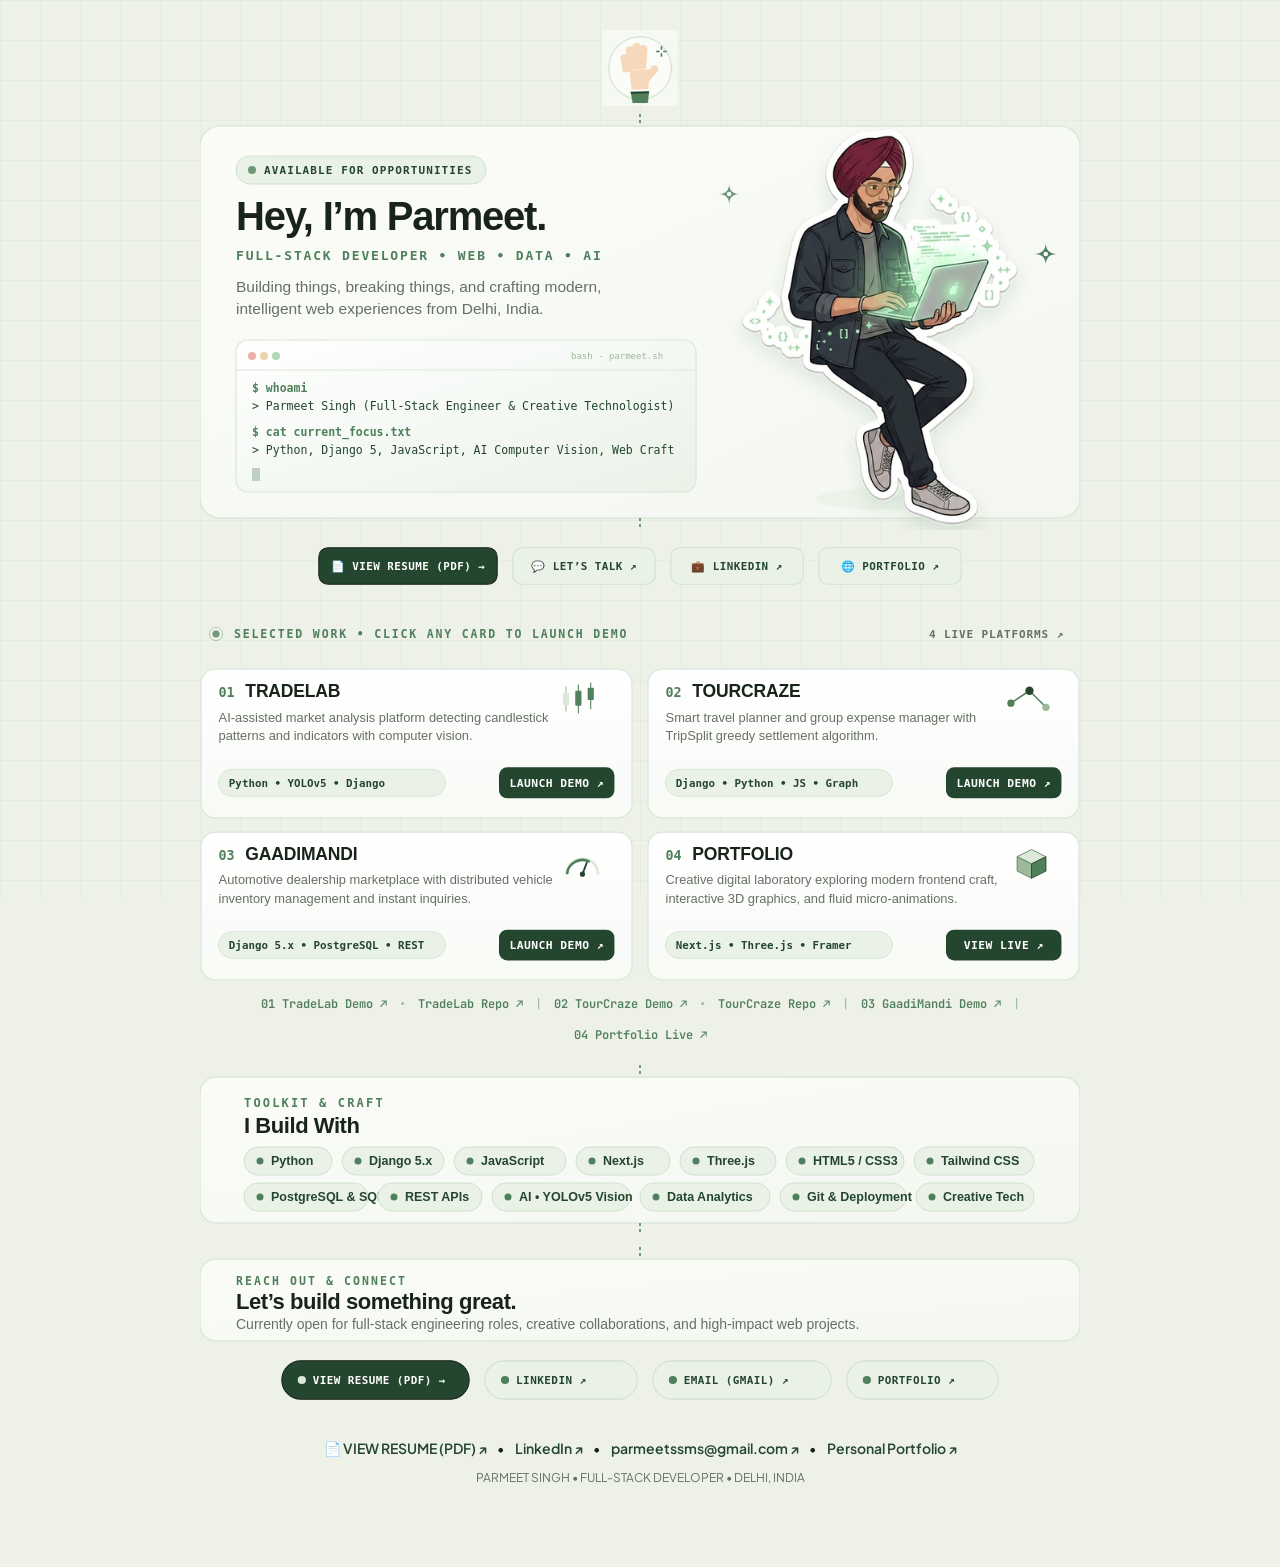
==== preview.html @ ba3b1a1e "fix: make all demo cards, resume buttons, and contact chips fully interactive with working direct li" ====
<!DOCTYPE html>
<html lang="en">
<head>
  <meta charset="UTF-8">
  <meta name="viewport" content="width=device-width, initial-scale=1.0">
  <title>Parmeet Singh — Personal Webpage & Profile</title>
  <link rel="preconnect" href="https://fonts.googleapis.com">
  <link rel="preconnect" href="https://fonts.gstatic.com" crossorigin>
  <link href="https://fonts.googleapis.com/css2?family=JetBrains+Mono:wght@400;500;600;700&family=Plus+Jakarta+Sans:wght@400;500;600;700;800&display=swap" rel="stylesheet">
  <style>
    :root {
      --bg-page: #EDF1E8;
      --card-bg: #FBFCF8;
      --border-subtle: #DCE8D8;
      --text-dark: #18231A;
      --text-muted: #657066;
      --primary-green: #4F7F5B;
      --deep-green: #24452E;
      --soft-sage: #EAF2E8;
    }

    * {
      box-sizing: border-box;
      margin: 0;
      padding: 0;
    }

    body {
      background-color: var(--bg-page);
      color: var(--text-dark);
      font-family: 'Plus Jakarta Sans', -apple-system, BlinkMacSystemFont, sans-serif;
      font-size: 15px;
      line-height: 1.6;
      padding: 30px 16px 80px;
      display: flex;
      flex-direction: column;
      align-items: center;
    }

    .bg-grid {
      position: fixed;
      inset: 0;
      pointer-events: none;
      background-image: 
        linear-gradient(to right, rgba(79, 127, 91, 0.04) 1px, transparent 1px),
        linear-gradient(to bottom, rgba(79, 127, 91, 0.04) 1px, transparent 1px);
      background-size: 40px 40px;
      z-index: 0;
    }

    .page-container {
      position: relative;
      z-index: 1;
      width: 100%;
      max-width: 880px;
      display: flex;
      flex-direction: column;
      align-items: center;
      gap: 12px;
    }

    .avatar-wrapper {
      text-align: center;
      margin-bottom: -4px;
    }

    .avatar-wrapper img {
      width: 76px;
      height: 76px;
      display: block;
      margin: 0 auto;
    }

    .canvas-panel {
      width: 100%;
      display: block;
    }

    .hero-btn-row, .connect-btn-row {
      display: flex;
      justify-content: center;
      flex-wrap: wrap;
      gap: 12px;
      margin-top: 4px;
      margin-bottom: 8px;
    }

    .bento-row {
      display: flex;
      justify-content: space-between;
      gap: 14px;
      width: 100%;
    }

    .bento-card-link {
      flex: 1;
      display: block;
      text-decoration: none;
      transition: transform 0.2s ease;
    }

    .bento-card-link:hover {
      transform: translateY(-2px);
    }

    .bento-card-link img {
      width: 100%;
      height: auto;
      display: block;
    }

    .project-links {
      display: flex;
      justify-content: center;
      flex-wrap: wrap;
      gap: 12px;
      margin-top: 2px;
      margin-bottom: 8px;
      font-family: 'JetBrains Mono', monospace;
      font-size: 12px;
    }

    .project-links a {
      color: var(--primary-green);
      text-decoration: none;
      font-weight: 600;
    }

    .project-links a:hover {
      text-decoration: underline;
      color: var(--deep-green);
    }

    .footer-actions {
      text-align: center;
      margin-top: 10px;
      font-size: 14px;
    }

    .footer-actions a {
      color: var(--deep-green);
      text-decoration: none;
      margin: 0 8px;
      font-weight: 600;
    }

    .footer-actions a:hover {
      text-decoration: underline;
      color: var(--primary-green);
    }

    .footer-sub {
      color: var(--text-muted);
      font-size: 12px;
      margin-top: 8px;
    }
  </style>
</head>
<body>

  <div class="bg-grid"></div>

  <main class="page-container">
    
    <!-- 01 Waving Hand -->
    <div class="avatar-wrapper">
      <a href="https://github.com/singhparmeet12" title="Hello from Parmeet!">
        <img src="./assets/waving-hand.gif" alt="Friendly Waving Hand" />
      </a>
    </div>

    <!-- 02 Hero Banner with Floating Parmeet Avatar -->
    <img src="./assets/hero-banner.svg" alt="Hey, I'm Parmeet" class="canvas-panel" />

    <!-- Hero Action Buttons -->
    <div class="hero-btn-row">
      <a href="https://personal-portfolio-parmeet1.vercel.app/resume/download/" target="_blank">
        <img src="./assets/btn-resume.svg" height="40" alt="View Resume" />
      </a>
      <a href="mailto:parmeetssms@gmail.com">
        <img src="./assets/btn-talk.svg" height="40" alt="Let's Talk" />
      </a>
      <a href="https://linkedin.com/in/parmeetsingh12" target="_blank">
        <img src="./assets/btn-linkedin.svg" height="40" alt="LinkedIn" />
      </a>
      <a href="https://personal-portfolio-parmeet1.vercel.app/" target="_blank">
        <img src="./assets/btn-portfolio.svg" height="40" alt="Portfolio" />
      </a>
    </div>

    <!-- 03 Bento Projects Header -->
    <img src="./assets/bento-header.svg" alt="Selected Work" class="canvas-panel" />

    <!-- Bento Row 1 -->
    <div class="bento-row">
      <a href="https://tradelab-kappa.vercel.app/" target="_blank" class="bento-card-link">
        <img src="./assets/bento-01-tradelab.svg" alt="01 TradeLab" />
      </a>
      <a href="https://tour-craze.vercel.app/" target="_blank" class="bento-card-link">
        <img src="./assets/bento-02-tourcraze.svg" alt="02 TourCraze" />
      </a>
    </div>

    <!-- Bento Row 2 -->
    <div class="bento-row">
      <a href="https://car-trade-gamma.vercel.app/" target="_blank" class="bento-card-link">
        <img src="./assets/bento-03-gaadimandi.svg" alt="03 GaadiMandi" />
      </a>
      <a href="https://personal-portfolio-parmeet1.vercel.app/" target="_blank" class="bento-card-link">
        <img src="./assets/bento-04-portfolio.svg" alt="04 Portfolio" />
      </a>
    </div>

    <!-- Direct Project Repository Links -->
    <div class="project-links">
      <a href="https://tradelab-kappa.vercel.app/" target="_blank">01 TradeLab Demo ↗</a>
      <span style="color: #9DB89B;">•</span>
      <a href="https://github.com/singhparmeet12/TradeLab" target="_blank">TradeLab Repo ↗</a>
      <span style="color: #9DB89B;">|</span>
      <a href="https://tour-craze.vercel.app/" target="_blank">02 TourCraze Demo ↗</a>
      <span style="color: #9DB89B;">•</span>
      <a href="https://github.com/singhparmeet12/TourCraze" target="_blank">TourCraze Repo ↗</a>
      <span style="color: #9DB89B;">|</span>
      <a href="https://car-trade-gamma.vercel.app/" target="_blank">03 GaadiMandi Demo ↗</a>
      <span style="color: #9DB89B;">|</span>
      <a href="https://personal-portfolio-parmeet1.vercel.app/" target="_blank">04 Portfolio Live ↗</a>
    </div>

    <!-- 04 Skills & Toolkit -->
    <img src="./assets/skills.svg" alt="Toolkit & Craft" class="canvas-panel" />

    <!-- 05 Connect Header -->
    <img src="./assets/connect-header.svg" alt="Reach Out & Connect" class="canvas-panel" />

    <!-- Connect Action Chips -->
    <div class="connect-btn-row">
      <a href="https://personal-portfolio-parmeet1.vercel.app/resume/download/" target="_blank">
        <img src="./assets/chip-resume.svg" height="42" alt="View Resume (PDF)" />
      </a>
      <a href="https://linkedin.com/in/parmeetsingh12" target="_blank">
        <img src="./assets/chip-linkedin.svg" height="42" alt="LinkedIn" />
      </a>
      <a href="mailto:parmeetssms@gmail.com">
        <img src="./assets/chip-email.svg" height="42" alt="Email" />
      </a>
      <a href="https://personal-portfolio-parmeet1.vercel.app/" target="_blank">
        <img src="./assets/chip-portfolio.svg" height="42" alt="Portfolio" />
      </a>
    </div>

    <!-- Footer Text Actions -->
    <div class="footer-actions">
      <a href="https://personal-portfolio-parmeet1.vercel.app/resume/download/" target="_blank">📄 VIEW RESUME (PDF) ↗</a> &bull;
      <a href="https://linkedin.com/in/parmeetsingh12" target="_blank">LinkedIn ↗</a> &bull;
      <a href="mailto:parmeetssms@gmail.com">parmeetssms@gmail.com ↗</a> &bull;
      <a href="https://personal-portfolio-parmeet1.vercel.app/" target="_blank">Personal Portfolio ↗</a>
      <div class="footer-sub">PARMEET SINGH &bull; FULL-STACK DEVELOPER &bull; DELHI, INDIA</div>
    </div>

  </main>

</body>
</html>
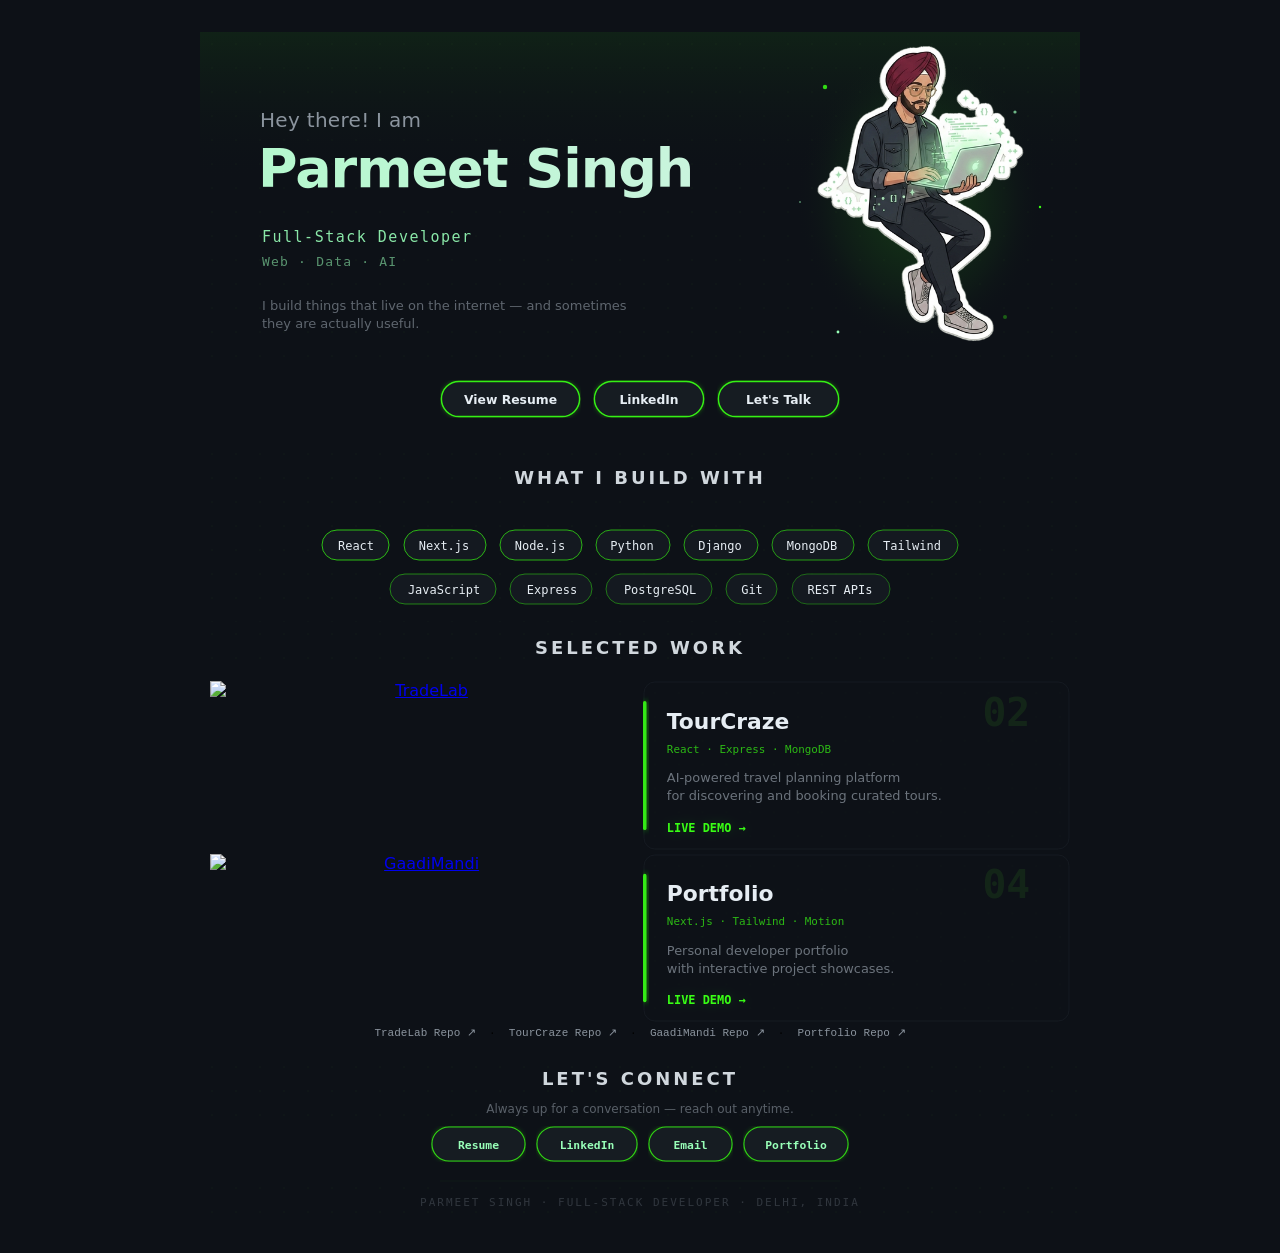
==== commit 9d111b4f: "Neon redesign: continuous dark page with animated SVG assets, floating avatar, neon green accents" ====
--- a/preview.html
+++ b/preview.html
@@ -1,263 +1,152 @@
 <!DOCTYPE html>
 <html lang="en">
 <head>
-  <meta charset="UTF-8">
-  <meta name="viewport" content="width=device-width, initial-scale=1.0">
-  <title>Parmeet Singh — Personal Webpage & Profile</title>
-  <link rel="preconnect" href="https://fonts.googleapis.com">
-  <link rel="preconnect" href="https://fonts.gstatic.com" crossorigin>
-  <link href="https://fonts.googleapis.com/css2?family=JetBrains+Mono:wght@400;500;600;700&family=Plus+Jakarta+Sans:wght@400;500;600;700;800&display=swap" rel="stylesheet">
+  <meta charset="UTF-8"/>
+  <meta name="viewport" content="width=device-width, initial-scale=1.0"/>
+  <title>Parmeet Singh — GitHub Profile Preview</title>
   <style>
-    :root {
-      --bg-page: #EDF1E8;
-      --card-bg: #FBFCF8;
-      --border-subtle: #DCE8D8;
-      --text-dark: #18231A;
-      --text-muted: #657066;
-      --primary-green: #4F7F5B;
-      --deep-green: #24452E;
-      --soft-sage: #EAF2E8;
+    * { margin: 0; padding: 0; box-sizing: border-box; }
+    body {
+      background: #0d1117;
+      font-family: 'Segoe UI', system-ui, -apple-system, sans-serif;
+      display: flex;
+      justify-content: center;
+      padding: 32px 16px;
+      min-height: 100vh;
     }
-
-    * {
-      box-sizing: border-box;
-      margin: 0;
-      padding: 0;
+    .container {
+      max-width: 880px;
+      width: 100%;
+      text-align: center;
     }
-
-    body {
-      background-color: var(--bg-page);
-      color: var(--text-dark);
-      font-family: 'Plus Jakarta Sans', -apple-system, BlinkMacSystemFont, sans-serif;
-      font-size: 15px;
-      line-height: 1.6;
-      padding: 30px 16px 80px;
-      display: flex;
-      flex-direction: column;
-      align-items: center;
-    }
-
-    .bg-grid {
-      position: fixed;
-      inset: 0;
-      pointer-events: none;
-      background-image: 
-        linear-gradient(to right, rgba(79, 127, 91, 0.04) 1px, transparent 1px),
-        linear-gradient(to bottom, rgba(79, 127, 91, 0.04) 1px, transparent 1px);
-      background-size: 40px 40px;
-      z-index: 0;
-    }
-
-    .page-container {
-      position: relative;
-      z-index: 1;
-      width: 100%;
-      max-width: 880px;
-      display: flex;
-      flex-direction: column;
-      align-items: center;
-      gap: 12px;
-    }
-
-    .avatar-wrapper {
-      text-align: center;
-      margin-bottom: -4px;
-    }
-
-    .avatar-wrapper img {
-      width: 76px;
-      height: 76px;
+    .container img {
       display: block;
       margin: 0 auto;
+      max-width: 100%;
     }
-
-    .canvas-panel {
-      width: 100%;
-      display: block;
-    }
-
-    .hero-btn-row, .connect-btn-row {
+    .btn-row {
       display: flex;
       justify-content: center;
+      gap: 12px;
+      margin: 8px 0 20px;
       flex-wrap: wrap;
-      gap: 12px;
-      margin-top: 4px;
-      margin-bottom: 8px;
     }
-
-    .bento-row {
+    .btn-row a img {
+      height: 38px;
+      display: inline-block;
+    }
+    .cards-row {
       display: flex;
-      justify-content: space-between;
-      gap: 14px;
+      justify-content: center;
+      gap: 6px;
+      margin: 4px 0;
+      flex-wrap: wrap;
+    }
+    .cards-row a {
+      width: 48.5%;
+      max-width: 430px;
+    }
+    .cards-row a img {
       width: 100%;
     }
-
-    .bento-card-link {
-      flex: 1;
-      display: block;
+    .quick-links {
+      margin: 2px 0 16px;
+      font-size: 11px;
+      font-family: 'Consolas', 'SF Mono', 'Fira Code', monospace;
+    }
+    .quick-links a {
+      color: #8b949e;
       text-decoration: none;
-      transition: transform 0.2s ease;
     }
-
-    .bento-card-link:hover {
-      transform: translateY(-2px);
+    .quick-links a:hover {
+      color: #39FF14;
     }
-
-    .bento-card-link img {
-      width: 100%;
-      height: auto;
-      display: block;
-    }
-
-    .project-links {
+    .chip-row {
       display: flex;
       justify-content: center;
+      gap: 10px;
+      margin: 6px 0 10px;
       flex-wrap: wrap;
-      gap: 12px;
-      margin-top: 2px;
-      margin-bottom: 8px;
-      font-family: 'JetBrains Mono', monospace;
-      font-size: 12px;
     }
-
-    .project-links a {
-      color: var(--primary-green);
-      text-decoration: none;
-      font-weight: 600;
-    }
-
-    .project-links a:hover {
-      text-decoration: underline;
-      color: var(--deep-green);
-    }
-
-    .footer-actions {
-      text-align: center;
-      margin-top: 10px;
-      font-size: 14px;
-    }
-
-    .footer-actions a {
-      color: var(--deep-green);
-      text-decoration: none;
-      margin: 0 8px;
-      font-weight: 600;
-    }
-
-    .footer-actions a:hover {
-      text-decoration: underline;
-      color: var(--primary-green);
-    }
-
-    .footer-sub {
-      color: var(--text-muted);
-      font-size: 12px;
-      margin-top: 8px;
+    .chip-row a img {
+      height: 36px;
+      display: inline-block;
     }
   </style>
 </head>
 <body>
+  <div class="container">
+    <!-- Hero -->
+    <img src="./assets/hero-banner.svg" alt="Hero Banner"/>
 
-  <div class="bg-grid"></div>
-
-  <main class="page-container">
-    
-    <!-- 01 Waving Hand -->
-    <div class="avatar-wrapper">
-      <a href="https://github.com/singhparmeet12" title="Hello from Parmeet!">
-        <img src="./assets/waving-hand.gif" alt="Friendly Waving Hand" />
+    <!-- Buttons -->
+    <div class="btn-row">
+      <a href="https://personal-portfolio-parmeet1.vercel.app/resume/download/" target="_blank">
+        <img src="./assets/btn-resume.svg" alt="Resume"/>
+      </a>
+      <a href="https://linkedin.com/in/parmeetsingh12" target="_blank">
+        <img src="./assets/btn-linkedin.svg" alt="LinkedIn"/>
+      </a>
+      <a href="mailto:parmeetssms@gmail.com">
+        <img src="./assets/btn-talk.svg" alt="Let's Talk"/>
       </a>
     </div>
 
-    <!-- 02 Hero Banner with Floating Parmeet Avatar -->
-    <img src="./assets/hero-banner.svg" alt="Hey, I'm Parmeet" class="canvas-panel" />
+    <!-- Tech Stack -->
+    <img src="./assets/tech-stack.svg" alt="Tech Stack"/>
 
-    <!-- Hero Action Buttons -->
-    <div class="hero-btn-row">
-      <a href="https://personal-portfolio-parmeet1.vercel.app/resume/download/" target="_blank">
-        <img src="./assets/btn-resume.svg" height="40" alt="View Resume" />
+    <!-- Projects Header -->
+    <img src="./assets/section-work.svg" alt="Selected Work"/>
+
+    <!-- Cards Row 1 -->
+    <div class="cards-row">
+      <a href="https://tradelab-kappa.vercel.app/" target="_blank">
+        <img src="./assets/card-01-tradelab.svg" alt="TradeLab"/>
       </a>
-      <a href="mailto:parmeetssms@gmail.com">
-        <img src="./assets/btn-talk.svg" height="40" alt="Let's Talk" />
-      </a>
-      <a href="https://linkedin.com/in/parmeetsingh12" target="_blank">
-        <img src="./assets/btn-linkedin.svg" height="40" alt="LinkedIn" />
-      </a>
-      <a href="https://personal-portfolio-parmeet1.vercel.app/" target="_blank">
-        <img src="./assets/btn-portfolio.svg" height="40" alt="Portfolio" />
+      <a href="https://tour-craze.vercel.app/" target="_blank">
+        <img src="./assets/card-02-tourcraze.svg" alt="TourCraze"/>
       </a>
     </div>
 
-    <!-- 03 Bento Projects Header -->
-    <img src="./assets/bento-header.svg" alt="Selected Work" class="canvas-panel" />
-
-    <!-- Bento Row 1 -->
-    <div class="bento-row">
-      <a href="https://tradelab-kappa.vercel.app/" target="_blank" class="bento-card-link">
-        <img src="./assets/bento-01-tradelab.svg" alt="01 TradeLab" />
+    <!-- Cards Row 2 -->
+    <div class="cards-row">
+      <a href="https://car-trade-gamma.vercel.app/" target="_blank">
+        <img src="./assets/card-03-gaadimandi.svg" alt="GaadiMandi"/>
       </a>
-      <a href="https://tour-craze.vercel.app/" target="_blank" class="bento-card-link">
-        <img src="./assets/bento-02-tourcraze.svg" alt="02 TourCraze" />
+      <a href="https://personal-portfolio-parmeet1.vercel.app/" target="_blank">
+        <img src="./assets/card-04-portfolio.svg" alt="Portfolio"/>
       </a>
     </div>
 
-    <!-- Bento Row 2 -->
-    <div class="bento-row">
-      <a href="https://car-trade-gamma.vercel.app/" target="_blank" class="bento-card-link">
-        <img src="./assets/bento-03-gaadimandi.svg" alt="03 GaadiMandi" />
+    <!-- Quick Links -->
+    <div class="quick-links">
+      <a href="https://github.com/singhparmeet12/TradeLab">TradeLab Repo ↗</a> &nbsp;·&nbsp;
+      <a href="https://github.com/singhparmeet12/TourCraze">TourCraze Repo ↗</a> &nbsp;·&nbsp;
+      <a href="https://github.com/singhparmeet12/carTrade">GaadiMandi Repo ↗</a> &nbsp;·&nbsp;
+      <a href="https://github.com/singhparmeet12/portfolio">Portfolio Repo ↗</a>
+    </div>
+
+    <!-- Connect Header -->
+    <img src="./assets/section-connect.svg" alt="Let's Connect"/>
+
+    <!-- Contact Chips -->
+    <div class="chip-row">
+      <a href="https://personal-portfolio-parmeet1.vercel.app/resume/download/" target="_blank">
+        <img src="./assets/chip-resume.svg" alt="Resume"/>
       </a>
-      <a href="https://personal-portfolio-parmeet1.vercel.app/" target="_blank" class="bento-card-link">
-        <img src="./assets/bento-04-portfolio.svg" alt="04 Portfolio" />
+      <a href="https://linkedin.com/in/parmeetsingh12" target="_blank">
+        <img src="./assets/chip-linkedin.svg" alt="LinkedIn"/>
+      </a>
+      <a href="mailto:parmeetssms@gmail.com">
+        <img src="./assets/chip-email.svg" alt="Email"/>
+      </a>
+      <a href="https://personal-portfolio-parmeet1.vercel.app/" target="_blank">
+        <img src="./assets/chip-portfolio.svg" alt="Portfolio"/>
       </a>
     </div>
 
-    <!-- Direct Project Repository Links -->
-    <div class="project-links">
-      <a href="https://tradelab-kappa.vercel.app/" target="_blank">01 TradeLab Demo ↗</a>
-      <span style="color: #9DB89B;">•</span>
-      <a href="https://github.com/singhparmeet12/TradeLab" target="_blank">TradeLab Repo ↗</a>
-      <span style="color: #9DB89B;">|</span>
-      <a href="https://tour-craze.vercel.app/" target="_blank">02 TourCraze Demo ↗</a>
-      <span style="color: #9DB89B;">•</span>
-      <a href="https://github.com/singhparmeet12/TourCraze" target="_blank">TourCraze Repo ↗</a>
-      <span style="color: #9DB89B;">|</span>
-      <a href="https://car-trade-gamma.vercel.app/" target="_blank">03 GaadiMandi Demo ↗</a>
-      <span style="color: #9DB89B;">|</span>
-      <a href="https://personal-portfolio-parmeet1.vercel.app/" target="_blank">04 Portfolio Live ↗</a>
-    </div>
-
-    <!-- 04 Skills & Toolkit -->
-    <img src="./assets/skills.svg" alt="Toolkit & Craft" class="canvas-panel" />
-
-    <!-- 05 Connect Header -->
-    <img src="./assets/connect-header.svg" alt="Reach Out & Connect" class="canvas-panel" />
-
-    <!-- Connect Action Chips -->
-    <div class="connect-btn-row">
-      <a href="https://personal-portfolio-parmeet1.vercel.app/resume/download/" target="_blank">
-        <img src="./assets/chip-resume.svg" height="42" alt="View Resume (PDF)" />
-      </a>
-      <a href="https://linkedin.com/in/parmeetsingh12" target="_blank">
-        <img src="./assets/chip-linkedin.svg" height="42" alt="LinkedIn" />
-      </a>
-      <a href="mailto:parmeetssms@gmail.com">
-        <img src="./assets/chip-email.svg" height="42" alt="Email" />
-      </a>
-      <a href="https://personal-portfolio-parmeet1.vercel.app/" target="_blank">
-        <img src="./assets/chip-portfolio.svg" height="42" alt="Portfolio" />
-      </a>
-    </div>
-
-    <!-- Footer Text Actions -->
-    <div class="footer-actions">
-      <a href="https://personal-portfolio-parmeet1.vercel.app/resume/download/" target="_blank">📄 VIEW RESUME (PDF) ↗</a> &bull;
-      <a href="https://linkedin.com/in/parmeetsingh12" target="_blank">LinkedIn ↗</a> &bull;
-      <a href="mailto:parmeetssms@gmail.com">parmeetssms@gmail.com ↗</a> &bull;
-      <a href="https://personal-portfolio-parmeet1.vercel.app/" target="_blank">Personal Portfolio ↗</a>
-      <div class="footer-sub">PARMEET SINGH &bull; FULL-STACK DEVELOPER &bull; DELHI, INDIA</div>
-    </div>
-
-  </main>
-
+    <!-- Footer -->
+    <img src="./assets/footer-bar.svg" alt="Footer"/>
+  </div>
 </body>
-</html>
+</html>
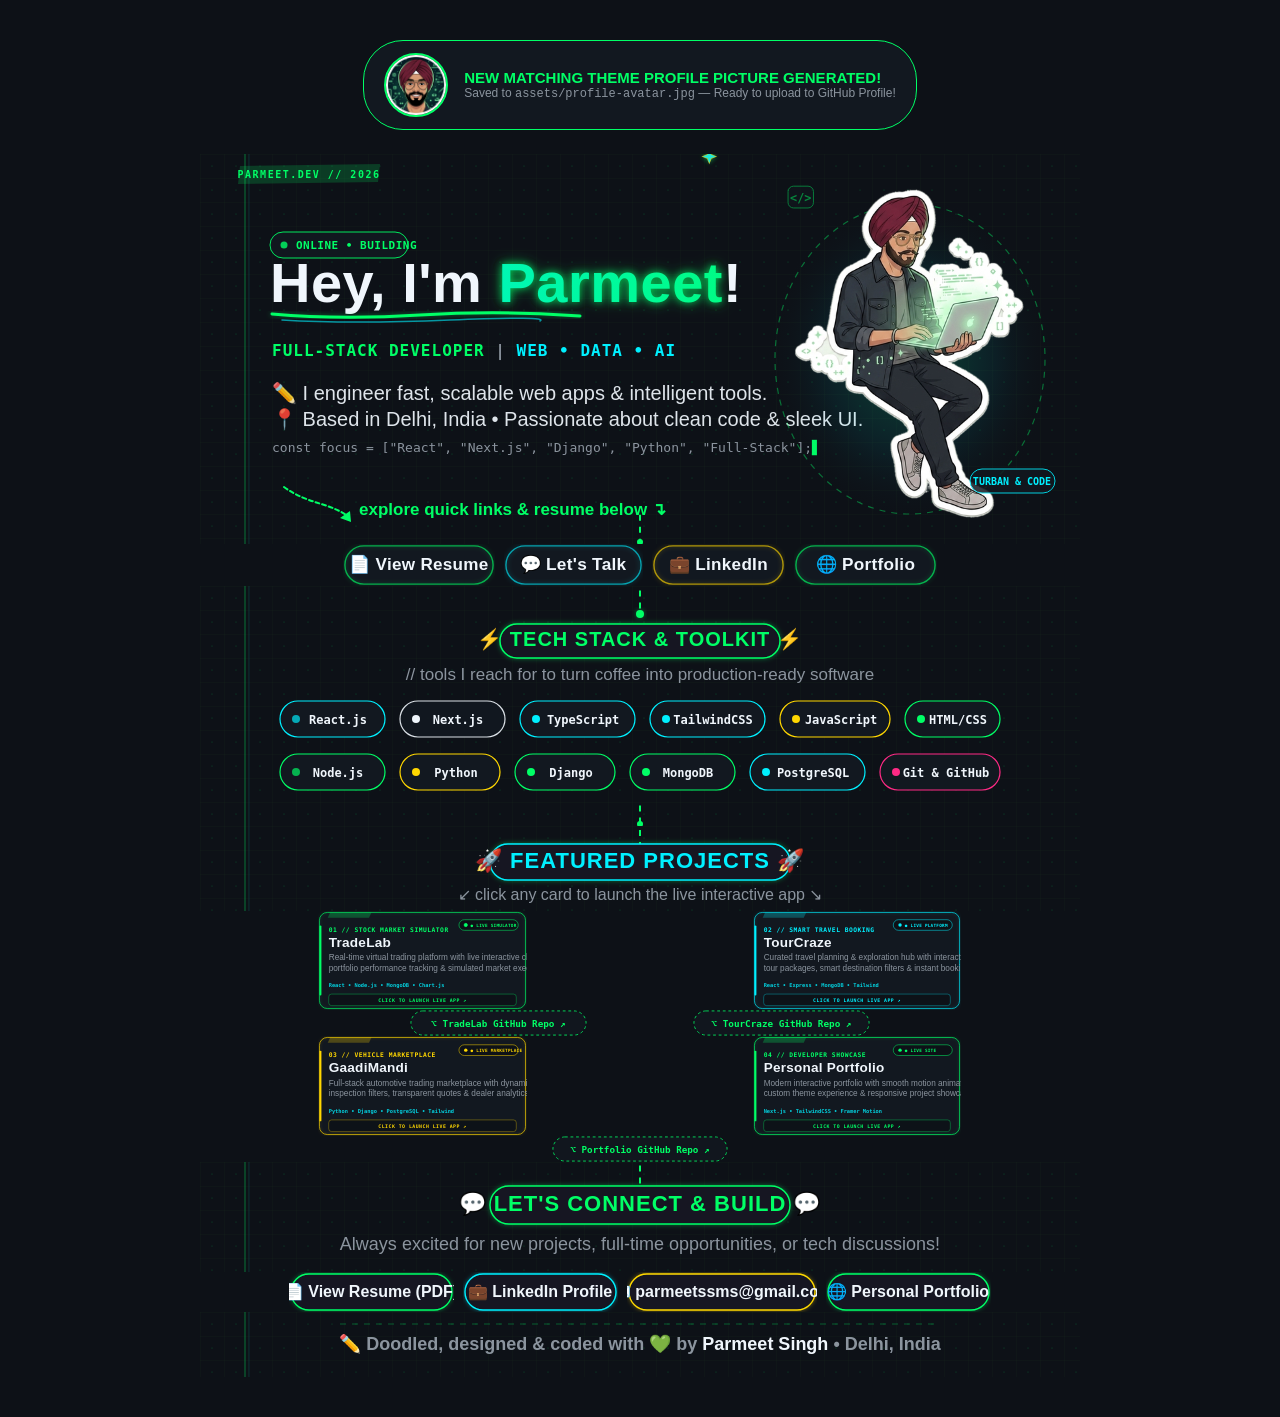
==== commit e73b70ea: "feat: redesign profile as continuous cyber-doodle notebook with neon accents, animations & matching " ====
--- a/preview.html
+++ b/preview.html
@@ -1,152 +1,87 @@
 <!DOCTYPE html>
 <html lang="en">
 <head>
-  <meta charset="UTF-8"/>
-  <meta name="viewport" content="width=device-width, initial-scale=1.0"/>
-  <title>Parmeet Singh — GitHub Profile Preview</title>
+  <meta charset="UTF-8" />
+  <meta name="viewport" content="width=device-width, initial-scale=1.0" />
+  <title>Parmeet Singh — Cyber-Doodle Notebook GitHub Profile Preview</title>
   <style>
     * { margin: 0; padding: 0; box-sizing: border-box; }
     body {
       background: #0d1117;
-      font-family: 'Segoe UI', system-ui, -apple-system, sans-serif;
+      color: #f0f6fc;
+      font-family: -apple-system, BlinkMacSystemFont, 'Segoe UI', Roboto, sans-serif;
       display: flex;
-      justify-content: center;
-      padding: 32px 16px;
+      flex-direction: column;
+      align-items: center;
+      padding: 40px 16px;
       min-height: 100vh;
     }
-    .container {
+    .github-canvas {
       max-width: 880px;
       width: 100%;
+      background: #0d1117;
       text-align: center;
     }
-    .container img {
-      display: block;
-      margin: 0 auto;
-      max-width: 100%;
+    .github-canvas img {
+      display: inline-block;
+      vertical-align: middle;
     }
-    .btn-row {
-      display: flex;
-      justify-content: center;
-      gap: 12px;
-      margin: 8px 0 20px;
-      flex-wrap: wrap;
-    }
-    .btn-row a img {
-      height: 38px;
+    .github-canvas a {
+      text-decoration: none;
       display: inline-block;
     }
-    .cards-row {
+    .pfp-preview {
+      margin-bottom: 24px;
       display: flex;
-      justify-content: center;
-      gap: 6px;
-      margin: 4px 0;
-      flex-wrap: wrap;
+      align-items: center;
+      gap: 16px;
+      background: #121820;
+      padding: 12px 20px;
+      border-radius: 40px;
+      border: 1px solid #00FF66;
     }
-    .cards-row a {
-      width: 48.5%;
-      max-width: 430px;
-    }
-    .cards-row a img {
-      width: 100%;
-    }
-    .quick-links {
-      margin: 2px 0 16px;
-      font-size: 11px;
-      font-family: 'Consolas', 'SF Mono', 'Fira Code', monospace;
-    }
-    .quick-links a {
-      color: #8b949e;
-      text-decoration: none;
-    }
-    .quick-links a:hover {
-      color: #39FF14;
-    }
-    .chip-row {
-      display: flex;
-      justify-content: center;
-      gap: 10px;
-      margin: 6px 0 10px;
-      flex-wrap: wrap;
-    }
-    .chip-row a img {
-      height: 36px;
-      display: inline-block;
+    .pfp-img {
+      width: 64px;
+      height: 64px;
+      border-radius: 50%;
+      border: 2px solid #00FF66;
+      object-fit: cover;
     }
   </style>
 </head>
 <body>
-  <div class="container">
-    <!-- Hero -->
-    <img src="./assets/hero-banner.svg" alt="Hero Banner"/>
 
-    <!-- Buttons -->
-    <div class="btn-row">
-      <a href="https://personal-portfolio-parmeet1.vercel.app/resume/download/" target="_blank">
-        <img src="./assets/btn-resume.svg" alt="Resume"/>
-      </a>
-      <a href="https://linkedin.com/in/parmeetsingh12" target="_blank">
-        <img src="./assets/btn-linkedin.svg" alt="LinkedIn"/>
-      </a>
-      <a href="mailto:parmeetssms@gmail.com">
-        <img src="./assets/btn-talk.svg" alt="Let's Talk"/>
-      </a>
+  <!-- Matching PFP Preview Banner -->
+  <div class="pfp-preview">
+    <img class="pfp-img" src="./assets/profile-avatar.jpg" alt="Matching Theme Profile Picture" />
+    <div style="text-align: left;">
+      <div style="font-weight: 700; font-size: 15px; color: #00FF66;">NEW MATCHING THEME PROFILE PICTURE GENERATED!</div>
+      <div style="font-size: 12px; color: #8b949e;">Saved to <code>assets/profile-avatar.jpg</code> — Ready to upload to GitHub Profile!</div>
     </div>
+  </div>
 
-    <!-- Tech Stack -->
-    <img src="./assets/tech-stack.svg" alt="Tech Stack"/>
+  <div class="github-canvas">
+    <div align="center">
+  <!-- 01 • HERO BANNER -->
+  <img src="./assets/hero-banner.svg" alt="Hey, I'm Parmeet — Full-Stack Developer" width="100%" style="max-width: 880px;" /><br/>
+  <!-- 02 • ACTION BUTTONS -->
+  <a href="https://personal-portfolio-parmeet1.vercel.app/resume/download/" target="_blank" rel="noopener noreferrer"><img src="./assets/btn-resume.svg" height="42" alt="View Resume (PDF)" /></a>&nbsp;&nbsp;<a href="mailto:parmeetssms@gmail.com"><img src="./assets/btn-talk.svg" height="42" alt="Let's Talk" /></a>&nbsp;&nbsp;<a href="https://linkedin.com/in/parmeetsingh12" target="_blank" rel="noopener noreferrer"><img src="./assets/btn-linkedin.svg" height="42" alt="LinkedIn Profile" /></a>&nbsp;&nbsp;<a href="https://personal-portfolio-parmeet1.vercel.app/" target="_blank" rel="noopener noreferrer"><img src="./assets/btn-portfolio.svg" height="42" alt="Personal Portfolio" /></a><br/>
+  <!-- 03 • TECH STACK -->
+  <img src="./assets/tech-stack.svg" alt="Tech Stack &amp; Toolkit: React, Next.js, Python, Django, Node.js" width="100%" style="max-width: 880px;" /><br/>
+  <!-- 04 • FEATURED PROJECTS -->
+  <img src="./assets/section-work.svg" alt="Featured Projects — Click any card to launch demo" width="100%" style="max-width: 880px;" /><br/>
+  <a href="https://tradelab-kappa.vercel.app/" target="_blank" rel="noopener noreferrer"><img src="./assets/card-01-tradelab.svg" width="48.5%" style="max-width: 430px;" alt="TradeLab — Real-Time Stock Market Simulator (Launch Demo)" /></a>&nbsp;<a href="https://tour-craze.vercel.app/" target="_blank" rel="noopener noreferrer"><img src="./assets/card-02-tourcraze.svg" width="48.5%" style="max-width: 430px;" alt="TourCraze — AI Travel Planning Platform (Launch Demo)" /></a><br/>
+  <a href="https://github.com/singhparmeet12/TradeLab" target="_blank" rel="noopener noreferrer"><img src="./assets/repo-tradelab.svg" height="26" alt="TradeLab Source Code" /></a>&nbsp;&nbsp;&nbsp;&nbsp;&nbsp;&nbsp;&nbsp;&nbsp;&nbsp;&nbsp;&nbsp;&nbsp;&nbsp;&nbsp;&nbsp;&nbsp;&nbsp;&nbsp;&nbsp;&nbsp;&nbsp;&nbsp;&nbsp;&nbsp;<a href="https://github.com/singhparmeet12/TourCraze" target="_blank" rel="noopener noreferrer"><img src="./assets/repo-tourcraze.svg" height="26" alt="TourCraze Source Code" /></a><br/>
+  <a href="https://car-trade-gamma.vercel.app/" target="_blank" rel="noopener noreferrer"><img src="./assets/card-03-gaadimandi.svg" width="48.5%" style="max-width: 430px;" alt="GaadiMandi — Vehicle Marketplace (Launch Demo)" /></a>&nbsp;<a href="https://personal-portfolio-parmeet1.vercel.app/" target="_blank" rel="noopener noreferrer"><img src="./assets/card-04-portfolio.svg" width="48.5%" style="max-width: 430px;" alt="Personal Portfolio 2026 (Launch Live Site)" /></a><br/>
+  <a href="https://github.com/singhparmeet12/Personal-Portfolio" target="_blank" rel="noopener noreferrer"><img src="./assets/repo-portfolio.svg" height="26" alt="Portfolio Source Code" /></a><br/>
+  <!-- 05 • CONNECT SECTION -->
+  <img src="./assets/section-connect.svg" alt="Let's Connect &amp; Build" width="100%" style="max-width: 880px;" /><br/>
+  <a href="https://personal-portfolio-parmeet1.vercel.app/resume/download/" target="_blank" rel="noopener noreferrer"><img src="./assets/chip-resume.svg" height="40" alt="View Resume (PDF)" /></a>&nbsp;&nbsp;<a href="https://linkedin.com/in/parmeetsingh12" target="_blank" rel="noopener noreferrer"><img src="./assets/chip-linkedin.svg" height="40" alt="LinkedIn Profile" /></a>&nbsp;&nbsp;<a href="mailto:parmeetssms@gmail.com"><img src="./assets/chip-email.svg" height="40" alt="Email Parmeet" /></a>&nbsp;&nbsp;<a href="https://personal-portfolio-parmeet1.vercel.app/" target="_blank" rel="noopener noreferrer"><img src="./assets/chip-portfolio.svg" height="40" alt="Personal Portfolio" /></a><br/>
+  <!-- 06 • FOOTER BAR -->
+  <img src="./assets/footer-bar.svg" alt="Parmeet Singh • Full-Stack Developer • Delhi, India" width="100%" style="max-width: 880px;" />
+</div>
 
-    <!-- Projects Header -->
-    <img src="./assets/section-work.svg" alt="Selected Work"/>
+  </div>
 
-    <!-- Cards Row 1 -->
-    <div class="cards-row">
-      <a href="https://tradelab-kappa.vercel.app/" target="_blank">
-        <img src="./assets/card-01-tradelab.svg" alt="TradeLab"/>
-      </a>
-      <a href="https://tour-craze.vercel.app/" target="_blank">
-        <img src="./assets/card-02-tourcraze.svg" alt="TourCraze"/>
-      </a>
-    </div>
-
-    <!-- Cards Row 2 -->
-    <div class="cards-row">
-      <a href="https://car-trade-gamma.vercel.app/" target="_blank">
-        <img src="./assets/card-03-gaadimandi.svg" alt="GaadiMandi"/>
-      </a>
-      <a href="https://personal-portfolio-parmeet1.vercel.app/" target="_blank">
-        <img src="./assets/card-04-portfolio.svg" alt="Portfolio"/>
-      </a>
-    </div>
-
-    <!-- Quick Links -->
-    <div class="quick-links">
-      <a href="https://github.com/singhparmeet12/TradeLab">TradeLab Repo ↗</a> &nbsp;·&nbsp;
-      <a href="https://github.com/singhparmeet12/TourCraze">TourCraze Repo ↗</a> &nbsp;·&nbsp;
-      <a href="https://github.com/singhparmeet12/carTrade">GaadiMandi Repo ↗</a> &nbsp;·&nbsp;
-      <a href="https://github.com/singhparmeet12/portfolio">Portfolio Repo ↗</a>
-    </div>
-
-    <!-- Connect Header -->
-    <img src="./assets/section-connect.svg" alt="Let's Connect"/>
-
-    <!-- Contact Chips -->
-    <div class="chip-row">
-      <a href="https://personal-portfolio-parmeet1.vercel.app/resume/download/" target="_blank">
-        <img src="./assets/chip-resume.svg" alt="Resume"/>
-      </a>
-      <a href="https://linkedin.com/in/parmeetsingh12" target="_blank">
-        <img src="./assets/chip-linkedin.svg" alt="LinkedIn"/>
-      </a>
-      <a href="mailto:parmeetssms@gmail.com">
-        <img src="./assets/chip-email.svg" alt="Email"/>
-      </a>
-      <a href="https://personal-portfolio-parmeet1.vercel.app/" target="_blank">
-        <img src="./assets/chip-portfolio.svg" alt="Portfolio"/>
-      </a>
-    </div>
-
-    <!-- Footer -->
-    <img src="./assets/footer-bar.svg" alt="Footer"/>
-  </div>
 </body>
 </html>
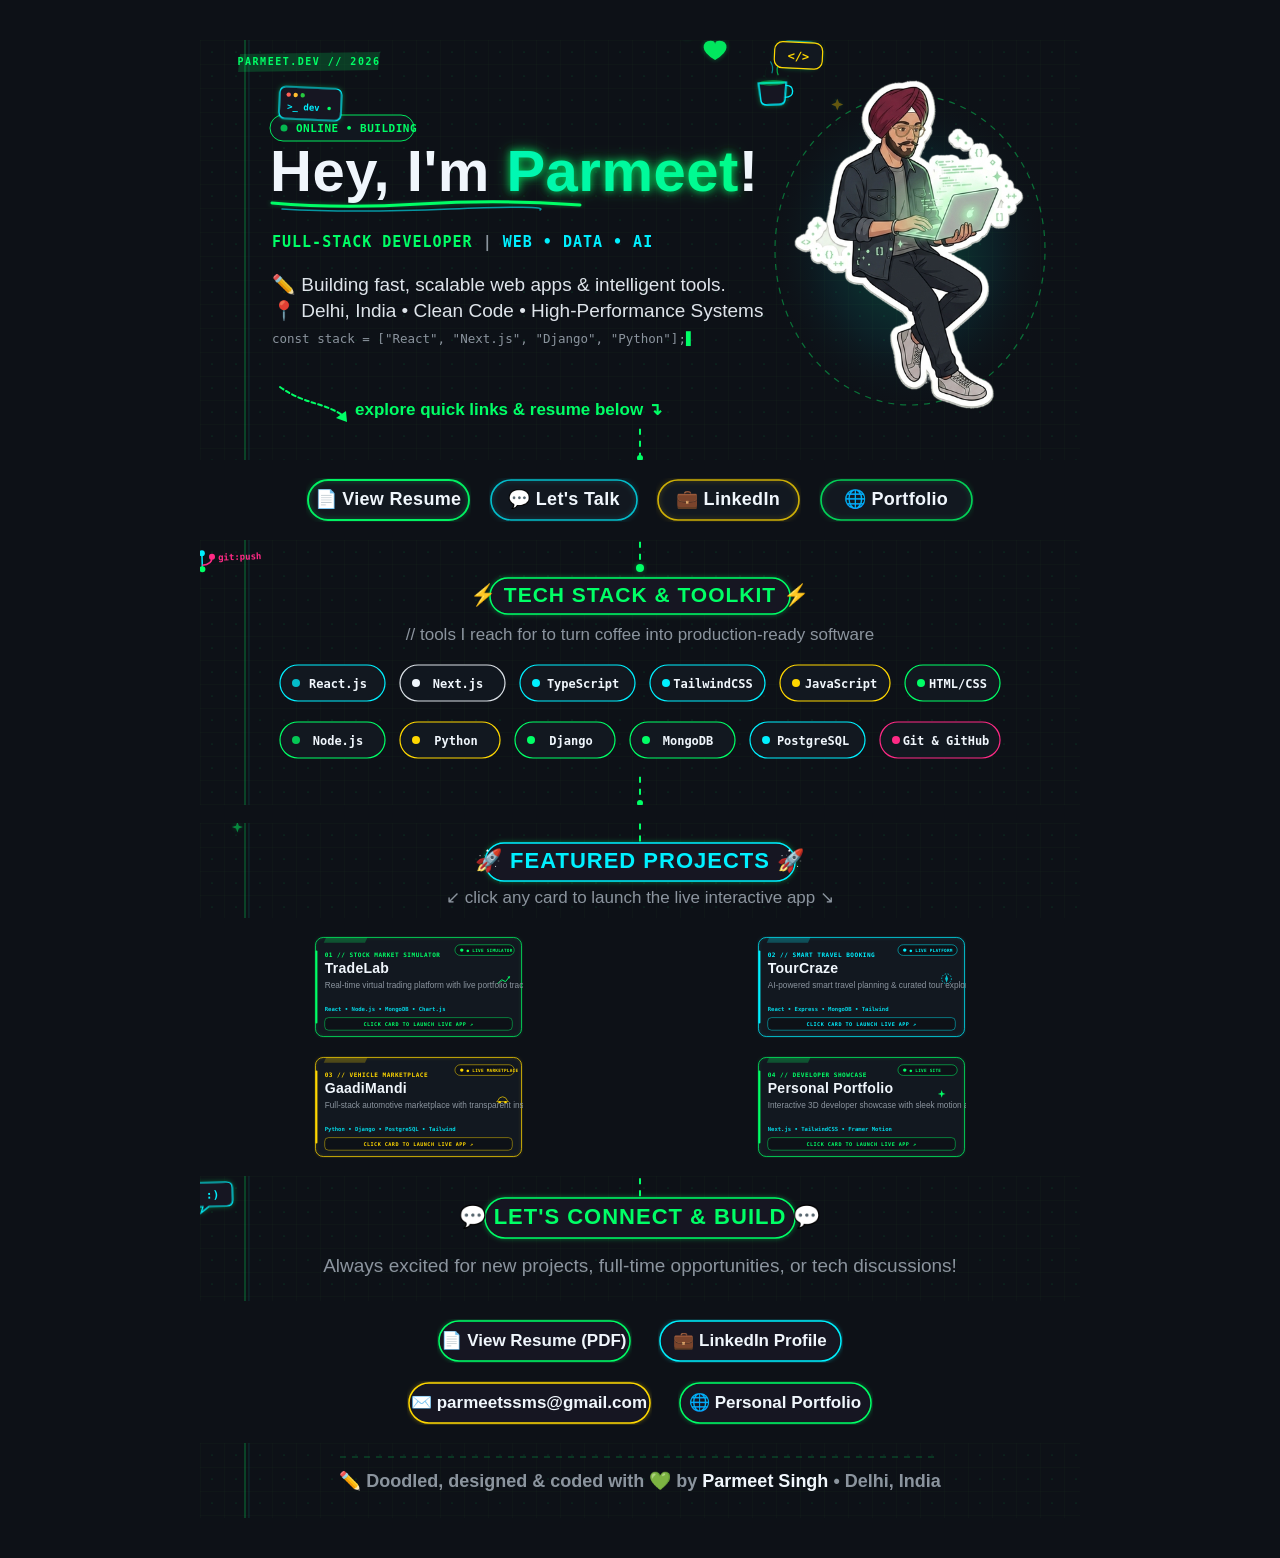
==== commit 4fa0069f: "polish: clean up spacing, remove repo buttons & turban tag, add cute neon floating coding elements, " ====
--- a/preview.html
+++ b/preview.html
@@ -3,7 +3,7 @@
 <head>
   <meta charset="UTF-8" />
   <meta name="viewport" content="width=device-width, initial-scale=1.0" />
-  <title>Parmeet Singh — Cyber-Doodle Notebook GitHub Profile Preview</title>
+  <title>Parmeet Singh — GitHub Profile Preview</title>
   <style>
     * { margin: 0; padding: 0; box-sizing: border-box; }
     body {
@@ -30,58 +30,61 @@
       text-decoration: none;
       display: inline-block;
     }
-    .pfp-preview {
-      margin-bottom: 24px;
-      display: flex;
-      align-items: center;
-      gap: 16px;
-      background: #121820;
-      padding: 12px 20px;
-      border-radius: 40px;
-      border: 1px solid #00FF66;
-    }
-    .pfp-img {
-      width: 64px;
-      height: 64px;
-      border-radius: 50%;
-      border: 2px solid #00FF66;
-      object-fit: cover;
-    }
   </style>
 </head>
 <body>
-
-  <!-- Matching PFP Preview Banner -->
-  <div class="pfp-preview">
-    <img class="pfp-img" src="./assets/profile-avatar.jpg" alt="Matching Theme Profile Picture" />
-    <div style="text-align: left;">
-      <div style="font-weight: 700; font-size: 15px; color: #00FF66;">NEW MATCHING THEME PROFILE PICTURE GENERATED!</div>
-      <div style="font-size: 12px; color: #8b949e;">Saved to <code>assets/profile-avatar.jpg</code> — Ready to upload to GitHub Profile!</div>
-    </div>
-  </div>
-
   <div class="github-canvas">
     <div align="center">
+
   <!-- 01 • HERO BANNER -->
-  <img src="./assets/hero-banner.svg" alt="Hey, I'm Parmeet — Full-Stack Developer" width="100%" style="max-width: 880px;" /><br/>
-  <!-- 02 • ACTION BUTTONS -->
-  <a href="https://personal-portfolio-parmeet1.vercel.app/resume/download/" target="_blank" rel="noopener noreferrer"><img src="./assets/btn-resume.svg" height="42" alt="View Resume (PDF)" /></a>&nbsp;&nbsp;<a href="mailto:parmeetssms@gmail.com"><img src="./assets/btn-talk.svg" height="42" alt="Let's Talk" /></a>&nbsp;&nbsp;<a href="https://linkedin.com/in/parmeetsingh12" target="_blank" rel="noopener noreferrer"><img src="./assets/btn-linkedin.svg" height="42" alt="LinkedIn Profile" /></a>&nbsp;&nbsp;<a href="https://personal-portfolio-parmeet1.vercel.app/" target="_blank" rel="noopener noreferrer"><img src="./assets/btn-portfolio.svg" height="42" alt="Personal Portfolio" /></a><br/>
+  <img src="./assets/hero-banner.svg" alt="Hey, I'm Parmeet — Full-Stack Developer" width="100%" style="max-width: 880px;" /><br/><br/>
+
+  <!-- 02 • ACTION BUTTONS (ALL OPEN IN NEW TAB) -->
+  <a href="https://personal-portfolio-parmeet1.vercel.app/resume/download/" target="_blank" rel="noopener noreferrer"><img src="./assets/btn-resume.svg" height="44" alt="View Resume (PDF)" /></a>
+  &nbsp;&nbsp;
+  <a href="mailto:parmeetssms@gmail.com" target="_blank" rel="noopener noreferrer"><img src="./assets/btn-talk.svg" height="44" alt="Let's Talk" /></a>
+  &nbsp;&nbsp;
+  <a href="https://linkedin.com/in/parmeetsingh12" target="_blank" rel="noopener noreferrer"><img src="./assets/btn-linkedin.svg" height="44" alt="LinkedIn Profile" /></a>
+  &nbsp;&nbsp;
+  <a href="https://personal-portfolio-parmeet1.vercel.app/" target="_blank" rel="noopener noreferrer"><img src="./assets/btn-portfolio.svg" height="44" alt="Personal Portfolio" /></a>
+  <br/><br/>
+
   <!-- 03 • TECH STACK -->
-  <img src="./assets/tech-stack.svg" alt="Tech Stack &amp; Toolkit: React, Next.js, Python, Django, Node.js" width="100%" style="max-width: 880px;" /><br/>
-  <!-- 04 • FEATURED PROJECTS -->
-  <img src="./assets/section-work.svg" alt="Featured Projects — Click any card to launch demo" width="100%" style="max-width: 880px;" /><br/>
-  <a href="https://tradelab-kappa.vercel.app/" target="_blank" rel="noopener noreferrer"><img src="./assets/card-01-tradelab.svg" width="48.5%" style="max-width: 430px;" alt="TradeLab — Real-Time Stock Market Simulator (Launch Demo)" /></a>&nbsp;<a href="https://tour-craze.vercel.app/" target="_blank" rel="noopener noreferrer"><img src="./assets/card-02-tourcraze.svg" width="48.5%" style="max-width: 430px;" alt="TourCraze — AI Travel Planning Platform (Launch Demo)" /></a><br/>
-  <a href="https://github.com/singhparmeet12/TradeLab" target="_blank" rel="noopener noreferrer"><img src="./assets/repo-tradelab.svg" height="26" alt="TradeLab Source Code" /></a>&nbsp;&nbsp;&nbsp;&nbsp;&nbsp;&nbsp;&nbsp;&nbsp;&nbsp;&nbsp;&nbsp;&nbsp;&nbsp;&nbsp;&nbsp;&nbsp;&nbsp;&nbsp;&nbsp;&nbsp;&nbsp;&nbsp;&nbsp;&nbsp;<a href="https://github.com/singhparmeet12/TourCraze" target="_blank" rel="noopener noreferrer"><img src="./assets/repo-tourcraze.svg" height="26" alt="TourCraze Source Code" /></a><br/>
-  <a href="https://car-trade-gamma.vercel.app/" target="_blank" rel="noopener noreferrer"><img src="./assets/card-03-gaadimandi.svg" width="48.5%" style="max-width: 430px;" alt="GaadiMandi — Vehicle Marketplace (Launch Demo)" /></a>&nbsp;<a href="https://personal-portfolio-parmeet1.vercel.app/" target="_blank" rel="noopener noreferrer"><img src="./assets/card-04-portfolio.svg" width="48.5%" style="max-width: 430px;" alt="Personal Portfolio 2026 (Launch Live Site)" /></a><br/>
-  <a href="https://github.com/singhparmeet12/Personal-Portfolio" target="_blank" rel="noopener noreferrer"><img src="./assets/repo-portfolio.svg" height="26" alt="Portfolio Source Code" /></a><br/>
+  <img src="./assets/tech-stack.svg" alt="Tech Stack &amp; Toolkit: React, Next.js, Python, Django, Node.js" width="100%" style="max-width: 880px;" /><br/><br/>
+
+  <!-- 04 • FEATURED PROJECTS (CLICK CARD DIRECTLY LAUNCHES DEMO) -->
+  <img src="./assets/section-work.svg" alt="Featured Projects — Click any card to launch demo" width="100%" style="max-width: 880px;" /><br/><br/>
+
+  <!-- ROW 1: TradeLab & TourCraze -->
+  <a href="https://tradelab-kappa.vercel.app/" target="_blank" rel="noopener noreferrer"><img src="./assets/card-01-tradelab.svg" width="48.5%" style="max-width: 430px;" alt="TradeLab — Real-Time Stock Market Simulator (Launch Demo)" /></a>
+  &nbsp;
+  <a href="https://tour-craze.vercel.app/" target="_blank" rel="noopener noreferrer"><img src="./assets/card-02-tourcraze.svg" width="48.5%" style="max-width: 430px;" alt="TourCraze — AI Travel Planning Platform (Launch Demo)" /></a>
+  <br/><br/>
+
+  <!-- ROW 2: GaadiMandi & Portfolio -->
+  <a href="https://car-trade-gamma.vercel.app/" target="_blank" rel="noopener noreferrer"><img src="./assets/card-03-gaadimandi.svg" width="48.5%" style="max-width: 430px;" alt="GaadiMandi — Vehicle Marketplace (Launch Demo)" /></a>
+  &nbsp;
+  <a href="https://personal-portfolio-parmeet1.vercel.app/" target="_blank" rel="noopener noreferrer"><img src="./assets/card-04-portfolio.svg" width="48.5%" style="max-width: 430px;" alt="Personal Portfolio 2026 (Launch Live Site)" /></a>
+  <br/><br/>
+
   <!-- 05 • CONNECT SECTION -->
-  <img src="./assets/section-connect.svg" alt="Let's Connect &amp; Build" width="100%" style="max-width: 880px;" /><br/>
-  <a href="https://personal-portfolio-parmeet1.vercel.app/resume/download/" target="_blank" rel="noopener noreferrer"><img src="./assets/chip-resume.svg" height="40" alt="View Resume (PDF)" /></a>&nbsp;&nbsp;<a href="https://linkedin.com/in/parmeetsingh12" target="_blank" rel="noopener noreferrer"><img src="./assets/chip-linkedin.svg" height="40" alt="LinkedIn Profile" /></a>&nbsp;&nbsp;<a href="mailto:parmeetssms@gmail.com"><img src="./assets/chip-email.svg" height="40" alt="Email Parmeet" /></a>&nbsp;&nbsp;<a href="https://personal-portfolio-parmeet1.vercel.app/" target="_blank" rel="noopener noreferrer"><img src="./assets/chip-portfolio.svg" height="40" alt="Personal Portfolio" /></a><br/>
+  <img src="./assets/section-connect.svg" alt="Let's Connect &amp; Build" width="100%" style="max-width: 880px;" /><br/><br/>
+
+  <!-- CLICKABLE CONNECT CHIPS (2 SPACIOUS ROWS - NEVER OVERLAPS OR CLIPS) -->
+  <a href="https://personal-portfolio-parmeet1.vercel.app/resume/download/" target="_blank" rel="noopener noreferrer"><img src="./assets/chip-resume.svg" height="44" alt="View Resume (PDF)" /></a>
+  &nbsp;&nbsp;&nbsp;&nbsp;
+  <a href="https://linkedin.com/in/parmeetsingh12" target="_blank" rel="noopener noreferrer"><img src="./assets/chip-linkedin.svg" height="44" alt="LinkedIn Profile" /></a>
+  <br/><br/>
+  <a href="mailto:parmeetssms@gmail.com" target="_blank" rel="noopener noreferrer"><img src="./assets/chip-email.svg" height="44" alt="Email Parmeet" /></a>
+  &nbsp;&nbsp;&nbsp;&nbsp;
+  <a href="https://personal-portfolio-parmeet1.vercel.app/" target="_blank" rel="noopener noreferrer"><img src="./assets/chip-portfolio.svg" height="44" alt="Personal Portfolio" /></a>
+  <br/><br/>
+
   <!-- 06 • FOOTER BAR -->
   <img src="./assets/footer-bar.svg" alt="Parmeet Singh • Full-Stack Developer • Delhi, India" width="100%" style="max-width: 880px;" />
+
 </div>
 
   </div>
-
 </body>
 </html>
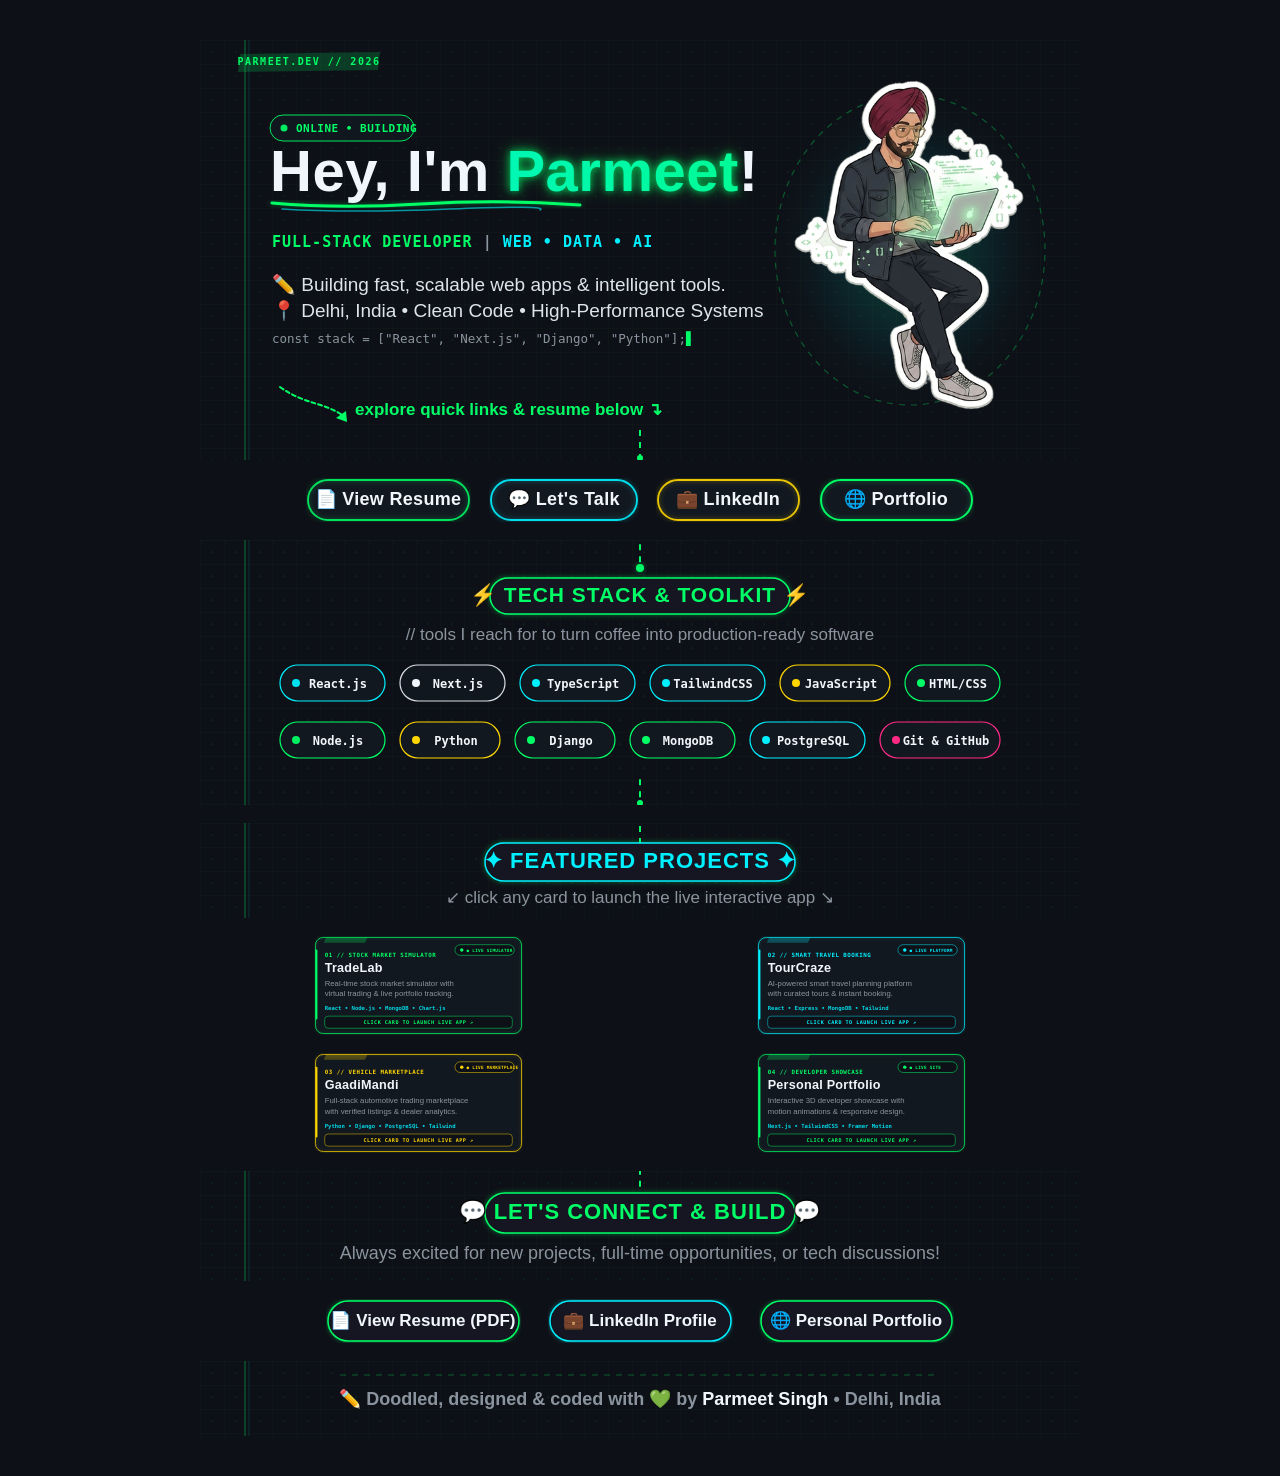
==== commit 27fe56fd: "refactor: clean avatar area, remove rocket emoji, fix card text layout, update contact link & remove" ====
--- a/preview.html
+++ b/preview.html
@@ -39,10 +39,10 @@
   <!-- 01 • HERO BANNER -->
   <img src="./assets/hero-banner.svg" alt="Hey, I'm Parmeet — Full-Stack Developer" width="100%" style="max-width: 880px;" /><br/><br/>
 
-  <!-- 02 • ACTION BUTTONS (ALL OPEN IN NEW TAB) -->
+  <!-- 02 • ACTION BUTTONS (ALL WITH TARGET=_BLANK FOR NEW TAB) -->
   <a href="https://personal-portfolio-parmeet1.vercel.app/resume/download/" target="_blank" rel="noopener noreferrer"><img src="./assets/btn-resume.svg" height="44" alt="View Resume (PDF)" /></a>
   &nbsp;&nbsp;
-  <a href="mailto:parmeetssms@gmail.com" target="_blank" rel="noopener noreferrer"><img src="./assets/btn-talk.svg" height="44" alt="Let's Talk" /></a>
+  <a href="https://personal-portfolio-parmeet1.vercel.app/contact/" target="_blank" rel="noopener noreferrer"><img src="./assets/btn-talk.svg" height="44" alt="Let's Talk" /></a>
   &nbsp;&nbsp;
   <a href="https://linkedin.com/in/parmeetsingh12" target="_blank" rel="noopener noreferrer"><img src="./assets/btn-linkedin.svg" height="44" alt="LinkedIn Profile" /></a>
   &nbsp;&nbsp;
@@ -70,12 +70,10 @@
   <!-- 05 • CONNECT SECTION -->
   <img src="./assets/section-connect.svg" alt="Let's Connect &amp; Build" width="100%" style="max-width: 880px;" /><br/><br/>
 
-  <!-- CLICKABLE CONNECT CHIPS (2 SPACIOUS ROWS - NEVER OVERLAPS OR CLIPS) -->
+  <!-- CLICKABLE CONNECT CHIPS (3 CLEAN, SPACIOUS CHIPS - CENTERED) -->
   <a href="https://personal-portfolio-parmeet1.vercel.app/resume/download/" target="_blank" rel="noopener noreferrer"><img src="./assets/chip-resume.svg" height="44" alt="View Resume (PDF)" /></a>
   &nbsp;&nbsp;&nbsp;&nbsp;
   <a href="https://linkedin.com/in/parmeetsingh12" target="_blank" rel="noopener noreferrer"><img src="./assets/chip-linkedin.svg" height="44" alt="LinkedIn Profile" /></a>
-  <br/><br/>
-  <a href="mailto:parmeetssms@gmail.com" target="_blank" rel="noopener noreferrer"><img src="./assets/chip-email.svg" height="44" alt="Email Parmeet" /></a>
   &nbsp;&nbsp;&nbsp;&nbsp;
   <a href="https://personal-portfolio-parmeet1.vercel.app/" target="_blank" rel="noopener noreferrer"><img src="./assets/chip-portfolio.svg" height="44" alt="Personal Portfolio" /></a>
   <br/><br/>
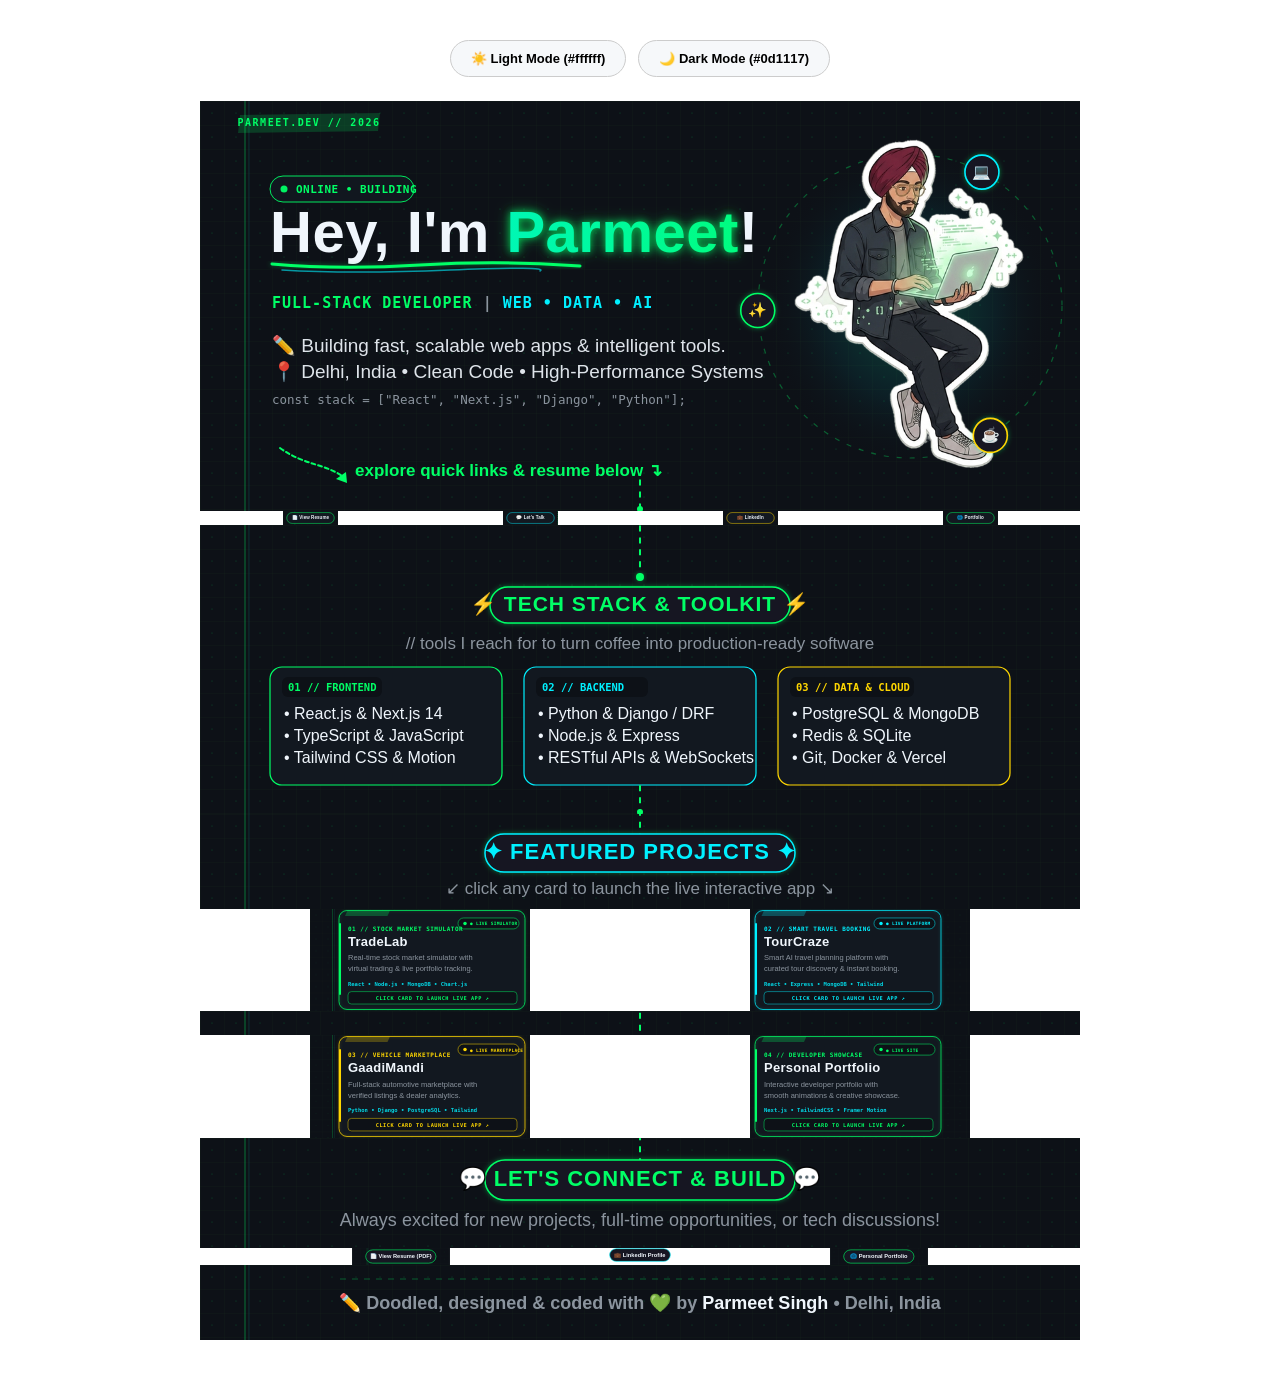
==== commit df384974: "feat: seamless continuous dark layout for all modes, 3 revolving cute emojis, full-width tiled cue c" ====
--- a/preview.html
+++ b/preview.html
@@ -3,86 +3,85 @@
 <head>
   <meta charset="UTF-8" />
   <meta name="viewport" content="width=device-width, initial-scale=1.0" />
-  <title>Parmeet Singh — GitHub Profile Preview</title>
+  <title>Parmeet Singh — GitHub Profile Preview (Light &amp; Dark Mode Test)</title>
   <style>
     * { margin: 0; padding: 0; box-sizing: border-box; }
     body {
-      background: #0d1117;
-      color: #f0f6fc;
+      background: #ffffff; /* Test against light mode by default! */
+      color: #000;
       font-family: -apple-system, BlinkMacSystemFont, 'Segoe UI', Roboto, sans-serif;
       display: flex;
       flex-direction: column;
       align-items: center;
       padding: 40px 16px;
       min-height: 100vh;
+      transition: background 0.3s ease;
+    }
+    .mode-switch {
+      margin-bottom: 24px;
+      display: flex;
+      gap: 12px;
+    }
+    .mode-btn {
+      padding: 10px 20px;
+      border-radius: 20px;
+      border: 1px solid #ccc;
+      cursor: pointer;
+      font-weight: 600;
+      font-size: 13px;
+      background: #f6f8fa;
     }
     .github-canvas {
       max-width: 880px;
       width: 100%;
-      background: #0d1117;
       text-align: center;
+      line-height: 0;
+      font-size: 0;
     }
     .github-canvas img {
       display: inline-block;
-      vertical-align: middle;
+      vertical-align: top;
+      margin: 0;
+      padding: 0;
+      border: 0;
     }
     .github-canvas a {
       text-decoration: none;
       display: inline-block;
+      margin: 0;
+      padding: 0;
+      line-height: 0;
+      font-size: 0;
     }
   </style>
 </head>
 <body>
+  <div class="mode-switch">
+    <button class="mode-btn" onclick="document.body.style.background='#ffffff';">☀️ Light Mode (#ffffff)</button>
+    <button class="mode-btn" onclick="document.body.style.background='#0d1117';">🌙 Dark Mode (#0d1117)</button>
+  </div>
   <div class="github-canvas">
     <div align="center">
-
   <!-- 01 • HERO BANNER -->
-  <img src="./assets/hero-banner.svg" alt="Hey, I'm Parmeet — Full-Stack Developer" width="100%" style="max-width: 880px;" /><br/><br/>
-
-  <!-- 02 • ACTION BUTTONS (ALL WITH TARGET=_BLANK FOR NEW TAB) -->
-  <a href="https://personal-portfolio-parmeet1.vercel.app/resume/download/" target="_blank" rel="noopener noreferrer"><img src="./assets/btn-resume.svg" height="44" alt="View Resume (PDF)" /></a>
-  &nbsp;&nbsp;
-  <a href="https://personal-portfolio-parmeet1.vercel.app/contact/" target="_blank" rel="noopener noreferrer"><img src="./assets/btn-talk.svg" height="44" alt="Let's Talk" /></a>
-  &nbsp;&nbsp;
-  <a href="https://linkedin.com/in/parmeetsingh12" target="_blank" rel="noopener noreferrer"><img src="./assets/btn-linkedin.svg" height="44" alt="LinkedIn Profile" /></a>
-  &nbsp;&nbsp;
-  <a href="https://personal-portfolio-parmeet1.vercel.app/" target="_blank" rel="noopener noreferrer"><img src="./assets/btn-portfolio.svg" height="44" alt="Personal Portfolio" /></a>
-  <br/><br/>
-
-  <!-- 03 • TECH STACK -->
-  <img src="./assets/tech-stack.svg" alt="Tech Stack &amp; Toolkit: React, Next.js, Python, Django, Node.js" width="100%" style="max-width: 880px;" /><br/><br/>
-
-  <!-- 04 • FEATURED PROJECTS (CLICK CARD DIRECTLY LAUNCHES DEMO) -->
-  <img src="./assets/section-work.svg" alt="Featured Projects — Click any card to launch demo" width="100%" style="max-width: 880px;" /><br/><br/>
-
-  <!-- ROW 1: TradeLab & TourCraze -->
-  <a href="https://tradelab-kappa.vercel.app/" target="_blank" rel="noopener noreferrer"><img src="./assets/card-01-tradelab.svg" width="48.5%" style="max-width: 430px;" alt="TradeLab — Real-Time Stock Market Simulator (Launch Demo)" /></a>
-  &nbsp;
-  <a href="https://tour-craze.vercel.app/" target="_blank" rel="noopener noreferrer"><img src="./assets/card-02-tourcraze.svg" width="48.5%" style="max-width: 430px;" alt="TourCraze — AI Travel Planning Platform (Launch Demo)" /></a>
-  <br/><br/>
-
-  <!-- ROW 2: GaadiMandi & Portfolio -->
-  <a href="https://car-trade-gamma.vercel.app/" target="_blank" rel="noopener noreferrer"><img src="./assets/card-03-gaadimandi.svg" width="48.5%" style="max-width: 430px;" alt="GaadiMandi — Vehicle Marketplace (Launch Demo)" /></a>
-  &nbsp;
-  <a href="https://personal-portfolio-parmeet1.vercel.app/" target="_blank" rel="noopener noreferrer"><img src="./assets/card-04-portfolio.svg" width="48.5%" style="max-width: 430px;" alt="Personal Portfolio 2026 (Launch Live Site)" /></a>
-  <br/><br/>
-
-  <!-- 05 • CONNECT SECTION -->
-  <img src="./assets/section-connect.svg" alt="Let's Connect &amp; Build" width="100%" style="max-width: 880px;" /><br/><br/>
-
-  <!-- CLICKABLE CONNECT CHIPS (3 CLEAN, SPACIOUS CHIPS - CENTERED) -->
-  <a href="https://personal-portfolio-parmeet1.vercel.app/resume/download/" target="_blank" rel="noopener noreferrer"><img src="./assets/chip-resume.svg" height="44" alt="View Resume (PDF)" /></a>
-  &nbsp;&nbsp;&nbsp;&nbsp;
-  <a href="https://linkedin.com/in/parmeetsingh12" target="_blank" rel="noopener noreferrer"><img src="./assets/chip-linkedin.svg" height="44" alt="LinkedIn Profile" /></a>
-  &nbsp;&nbsp;&nbsp;&nbsp;
-  <a href="https://personal-portfolio-parmeet1.vercel.app/" target="_blank" rel="noopener noreferrer"><img src="./assets/chip-portfolio.svg" height="44" alt="Personal Portfolio" /></a>
-  <br/><br/>
-
-  <!-- 06 • FOOTER BAR -->
-  <img src="./assets/footer-bar.svg" alt="Parmeet Singh • Full-Stack Developer • Delhi, India" width="100%" style="max-width: 880px;" />
-
+  <img src="./assets/hero-banner.svg" alt="Hey, I'm Parmeet — Full-Stack Developer" width="100%" /><!--
+  --><a href="https://personal-portfolio-parmeet1.vercel.app/resume/download/" target="_blank" rel="noopener noreferrer"><img src="./assets/btn-resume.svg" width="25%" alt="View Resume (PDF)" /></a><!--
+  --><a href="https://personal-portfolio-parmeet1.vercel.app/contact/" target="_blank" rel="noopener noreferrer"><img src="./assets/btn-talk.svg" width="25%" alt="Let's Talk" /></a><!--
+  --><a href="https://linkedin.com/in/parmeetsingh12" target="_blank" rel="noopener noreferrer"><img src="./assets/btn-linkedin.svg" width="25%" alt="LinkedIn Profile" /></a><!--
+  --><a href="https://personal-portfolio-parmeet1.vercel.app/" target="_blank" rel="noopener noreferrer"><img src="./assets/btn-portfolio.svg" width="25%" alt="Personal Portfolio" /></a><!--
+  --><img src="./assets/divider-mid.svg" width="100%" alt="" /><!--
+  --><img src="./assets/tech-stack.svg" alt="Tech Stack &amp; Toolkit: React, Next.js, Python, Django, Node.js" width="100%" /><!--
+  --><img src="./assets/section-work.svg" alt="Featured Projects — Click any card to launch demo" width="100%" /><!--
+  --><a href="https://tradelab-kappa.vercel.app/" target="_blank" rel="noopener noreferrer"><img src="./assets/card-01-tradelab.svg" width="50%" alt="TradeLab — Real-Time Stock Market Simulator (Launch Demo)" /></a><!--
+  --><a href="https://tour-craze.vercel.app/" target="_blank" rel="noopener noreferrer"><img src="./assets/card-02-tourcraze.svg" width="50%" alt="TourCraze — AI Travel Planning Platform (Launch Demo)" /></a><!--
+  --><img src="./assets/divider-mid.svg" width="100%" alt="" /><!--
+  --><a href="https://car-trade-gamma.vercel.app/" target="_blank" rel="noopener noreferrer"><img src="./assets/card-03-gaadimandi.svg" width="50%" alt="GaadiMandi — Vehicle Marketplace (Launch Demo)" /></a><!--
+  --><a href="https://personal-portfolio-parmeet1.vercel.app/" target="_blank" rel="noopener noreferrer"><img src="./assets/card-04-portfolio.svg" width="50%" alt="Personal Portfolio 2026 (Launch Live Site)" /></a><!--
+  --><img src="./assets/section-connect.svg" alt="Let's Connect &amp; Build" width="100%" /><!--
+  --><a href="https://personal-portfolio-parmeet1.vercel.app/resume/download/" target="_blank" rel="noopener noreferrer"><img src="./assets/chip-resume.svg" width="33.33%" alt="View Resume (PDF)" /></a><!--
+  --><a href="https://linkedin.com/in/parmeetsingh12" target="_blank" rel="noopener noreferrer"><img src="./assets/chip-linkedin.svg" width="33.34%" alt="LinkedIn Profile" /></a><!--
+  --><a href="https://personal-portfolio-parmeet1.vercel.app/" target="_blank" rel="noopener noreferrer"><img src="./assets/chip-portfolio.svg" width="33.33%" alt="Personal Portfolio" /></a><!--
+  --><img src="./assets/footer-bar.svg" alt="Parmeet Singh • Full-Stack Developer • Delhi, India" width="100%" />
 </div>
-
   </div>
 </body>
 </html>
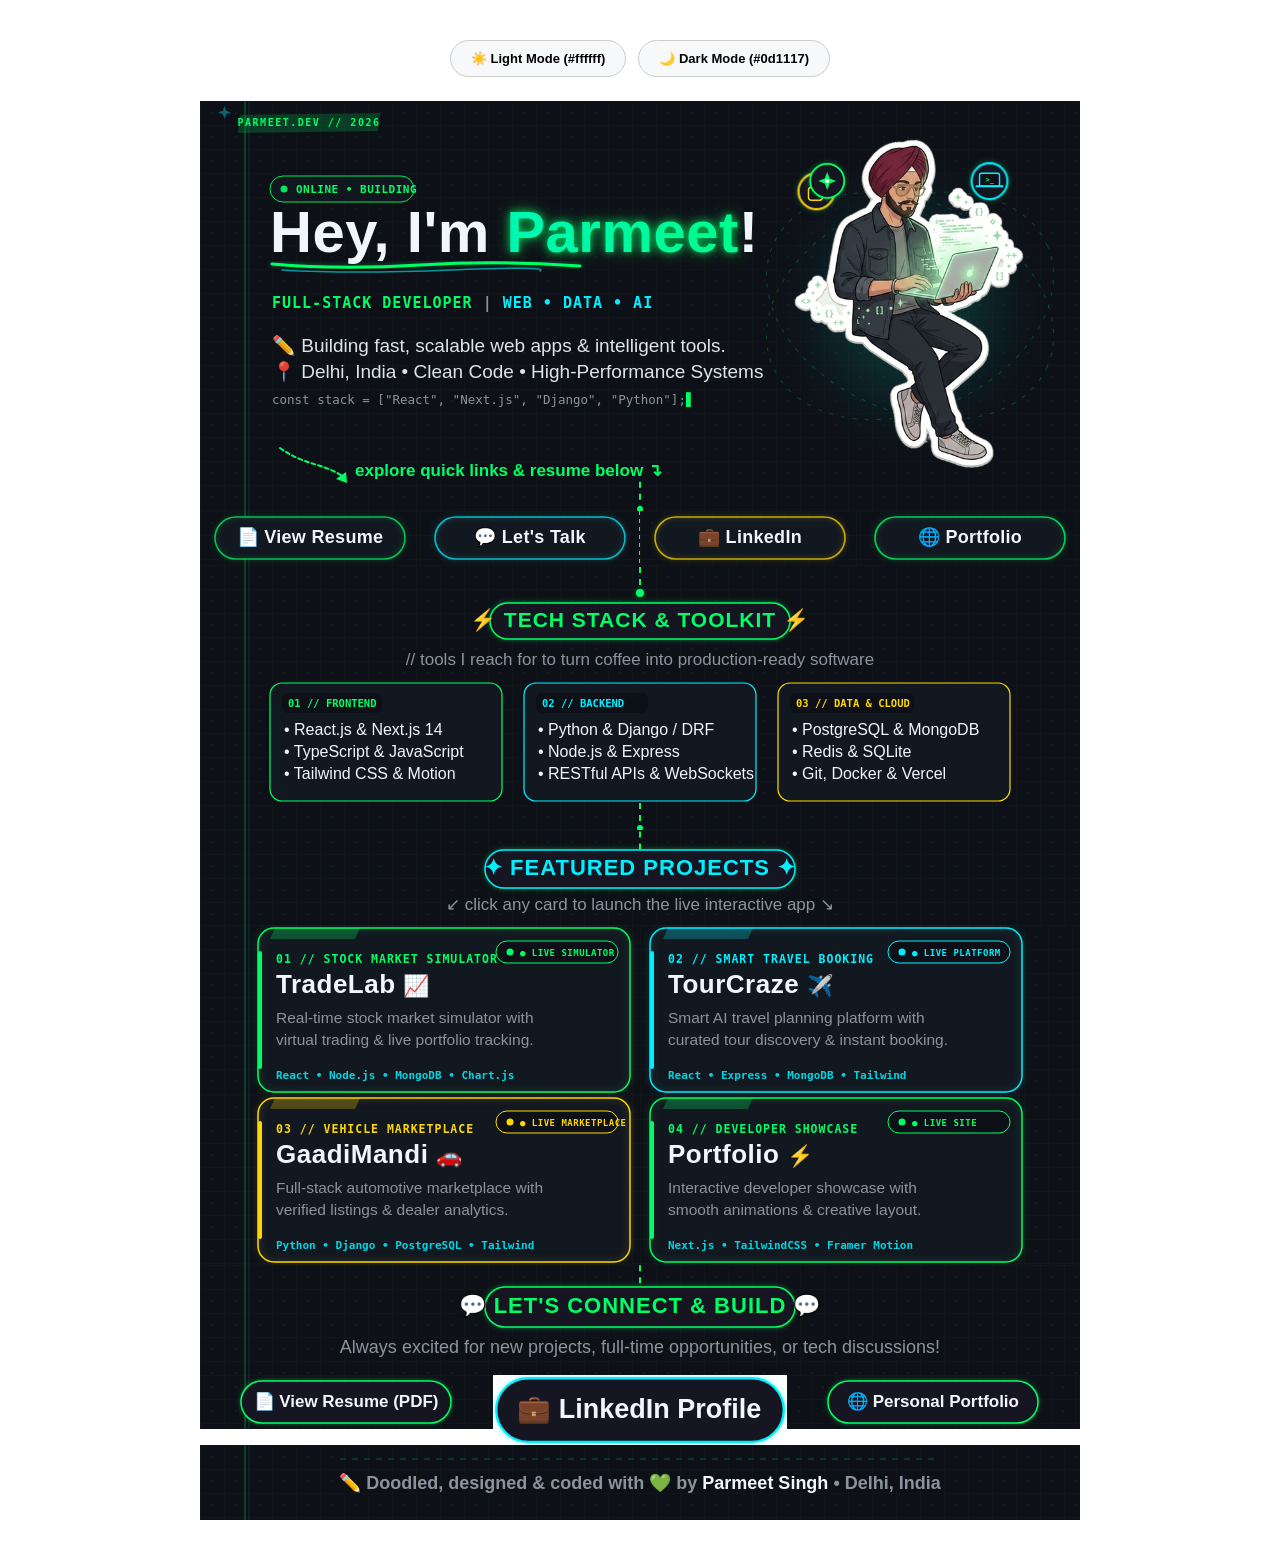
==== commit f3140aca: "feat: eliminate white horizontal lines with align=top, criss-cross vector doodle satellites, cue car" ====
--- a/preview.html
+++ b/preview.html
@@ -35,23 +35,15 @@
       max-width: 880px;
       width: 100%;
       text-align: center;
-      line-height: 0;
-      font-size: 0;
+      line-height: 1.5;
+      font-size: 16px;
     }
     .github-canvas img {
-      display: inline-block;
-      vertical-align: top;
-      margin: 0;
-      padding: 0;
-      border: 0;
+      box-sizing: content-box;
+      max-width: 100%;
     }
     .github-canvas a {
       text-decoration: none;
-      display: inline-block;
-      margin: 0;
-      padding: 0;
-      line-height: 0;
-      font-size: 0;
     }
   </style>
 </head>
@@ -62,25 +54,22 @@
   </div>
   <div class="github-canvas">
     <div align="center">
-  <!-- 01 • HERO BANNER -->
-  <img src="./assets/hero-banner.svg" alt="Hey, I'm Parmeet — Full-Stack Developer" width="100%" /><!--
-  --><a href="https://personal-portfolio-parmeet1.vercel.app/resume/download/" target="_blank" rel="noopener noreferrer"><img src="./assets/btn-resume.svg" width="25%" alt="View Resume (PDF)" /></a><!--
-  --><a href="https://personal-portfolio-parmeet1.vercel.app/contact/" target="_blank" rel="noopener noreferrer"><img src="./assets/btn-talk.svg" width="25%" alt="Let's Talk" /></a><!--
-  --><a href="https://linkedin.com/in/parmeetsingh12" target="_blank" rel="noopener noreferrer"><img src="./assets/btn-linkedin.svg" width="25%" alt="LinkedIn Profile" /></a><!--
-  --><a href="https://personal-portfolio-parmeet1.vercel.app/" target="_blank" rel="noopener noreferrer"><img src="./assets/btn-portfolio.svg" width="25%" alt="Personal Portfolio" /></a><!--
-  --><img src="./assets/divider-mid.svg" width="100%" alt="" /><!--
-  --><img src="./assets/tech-stack.svg" alt="Tech Stack &amp; Toolkit: React, Next.js, Python, Django, Node.js" width="100%" /><!--
-  --><img src="./assets/section-work.svg" alt="Featured Projects — Click any card to launch demo" width="100%" /><!--
-  --><a href="https://tradelab-kappa.vercel.app/" target="_blank" rel="noopener noreferrer"><img src="./assets/card-01-tradelab.svg" width="50%" alt="TradeLab — Real-Time Stock Market Simulator (Launch Demo)" /></a><!--
-  --><a href="https://tour-craze.vercel.app/" target="_blank" rel="noopener noreferrer"><img src="./assets/card-02-tourcraze.svg" width="50%" alt="TourCraze — AI Travel Planning Platform (Launch Demo)" /></a><!--
-  --><img src="./assets/divider-mid.svg" width="100%" alt="" /><!--
-  --><a href="https://car-trade-gamma.vercel.app/" target="_blank" rel="noopener noreferrer"><img src="./assets/card-03-gaadimandi.svg" width="50%" alt="GaadiMandi — Vehicle Marketplace (Launch Demo)" /></a><!--
-  --><a href="https://personal-portfolio-parmeet1.vercel.app/" target="_blank" rel="noopener noreferrer"><img src="./assets/card-04-portfolio.svg" width="50%" alt="Personal Portfolio 2026 (Launch Live Site)" /></a><!--
-  --><img src="./assets/section-connect.svg" alt="Let's Connect &amp; Build" width="100%" /><!--
-  --><a href="https://personal-portfolio-parmeet1.vercel.app/resume/download/" target="_blank" rel="noopener noreferrer"><img src="./assets/chip-resume.svg" width="33.33%" alt="View Resume (PDF)" /></a><!--
-  --><a href="https://linkedin.com/in/parmeetsingh12" target="_blank" rel="noopener noreferrer"><img src="./assets/chip-linkedin.svg" width="33.34%" alt="LinkedIn Profile" /></a><!--
-  --><a href="https://personal-portfolio-parmeet1.vercel.app/" target="_blank" rel="noopener noreferrer"><img src="./assets/chip-portfolio.svg" width="33.33%" alt="Personal Portfolio" /></a><!--
-  --><img src="./assets/footer-bar.svg" alt="Parmeet Singh • Full-Stack Developer • Delhi, India" width="100%" />
+  <img src="./assets/hero-banner.svg" alt="Hey, I'm Parmeet — Full-Stack Developer" width="100%" align="top" /><!--
+  --><a href="https://personal-portfolio-parmeet1.vercel.app/resume/download/" target="_blank" rel="noopener noreferrer"><img src="./assets/btn-resume.svg" width="25%" align="top" alt="View Resume (PDF)" /></a><!--
+  --><a href="https://personal-portfolio-parmeet1.vercel.app/contact/" target="_blank" rel="noopener noreferrer"><img src="./assets/btn-talk.svg" width="25%" align="top" alt="Let's Talk" /></a><!--
+  --><a href="https://linkedin.com/in/parmeetsingh12" target="_blank" rel="noopener noreferrer"><img src="./assets/btn-linkedin.svg" width="25%" align="top" alt="LinkedIn Profile" /></a><!--
+  --><a href="https://personal-portfolio-parmeet1.vercel.app/" target="_blank" rel="noopener noreferrer"><img src="./assets/btn-portfolio.svg" width="25%" align="top" alt="Personal Portfolio" /></a><!--
+  --><img src="./assets/tech-stack.svg" alt="Tech Stack &amp; Toolkit: React, Next.js, Python, Django, Node.js" width="100%" align="top" /><!--
+  --><img src="./assets/section-work.svg" alt="Featured Projects — Click any card to launch demo" width="100%" align="top" /><!--
+  --><a href="https://tradelab-kappa.vercel.app/" target="_blank" rel="noopener noreferrer"><img src="./assets/card-01-tradelab.svg" width="50%" align="top" alt="TradeLab — Real-Time Stock Market Simulator (Launch Demo)" /></a><!--
+  --><a href="https://tour-craze.vercel.app/" target="_blank" rel="noopener noreferrer"><img src="./assets/card-02-tourcraze.svg" width="50%" align="top" alt="TourCraze — AI Travel Planning Platform (Launch Demo)" /></a><!--
+  --><a href="https://car-trade-gamma.vercel.app/" target="_blank" rel="noopener noreferrer"><img src="./assets/card-03-gaadimandi.svg" width="50%" align="top" alt="GaadiMandi — Vehicle Marketplace (Launch Demo)" /></a><!--
+  --><a href="https://personal-portfolio-parmeet1.vercel.app/" target="_blank" rel="noopener noreferrer"><img src="./assets/card-04-portfolio.svg" width="50%" align="top" alt="Personal Portfolio 2026 (Launch Live Site)" /></a><!--
+  --><img src="./assets/section-connect.svg" alt="Let's Connect &amp; Build" width="100%" align="top" /><!--
+  --><a href="https://personal-portfolio-parmeet1.vercel.app/resume/download/" target="_blank" rel="noopener noreferrer"><img src="./assets/chip-resume.svg" width="33.33%" align="top" alt="View Resume (PDF)" /></a><!--
+  --><a href="https://linkedin.com/in/parmeetsingh12" target="_blank" rel="noopener noreferrer"><img src="./assets/chip-linkedin.svg" width="33.34%" align="top" alt="LinkedIn Profile" /></a><!--
+  --><a href="https://personal-portfolio-parmeet1.vercel.app/" target="_blank" rel="noopener noreferrer"><img src="./assets/chip-portfolio.svg" width="33.33%" align="top" alt="Personal Portfolio" /></a><!--
+  --><img src="./assets/footer-bar.svg" alt="Parmeet Singh • Full-Stack Developer • Delhi, India" width="100%" align="top" />
 </div>
   </div>
 </body>
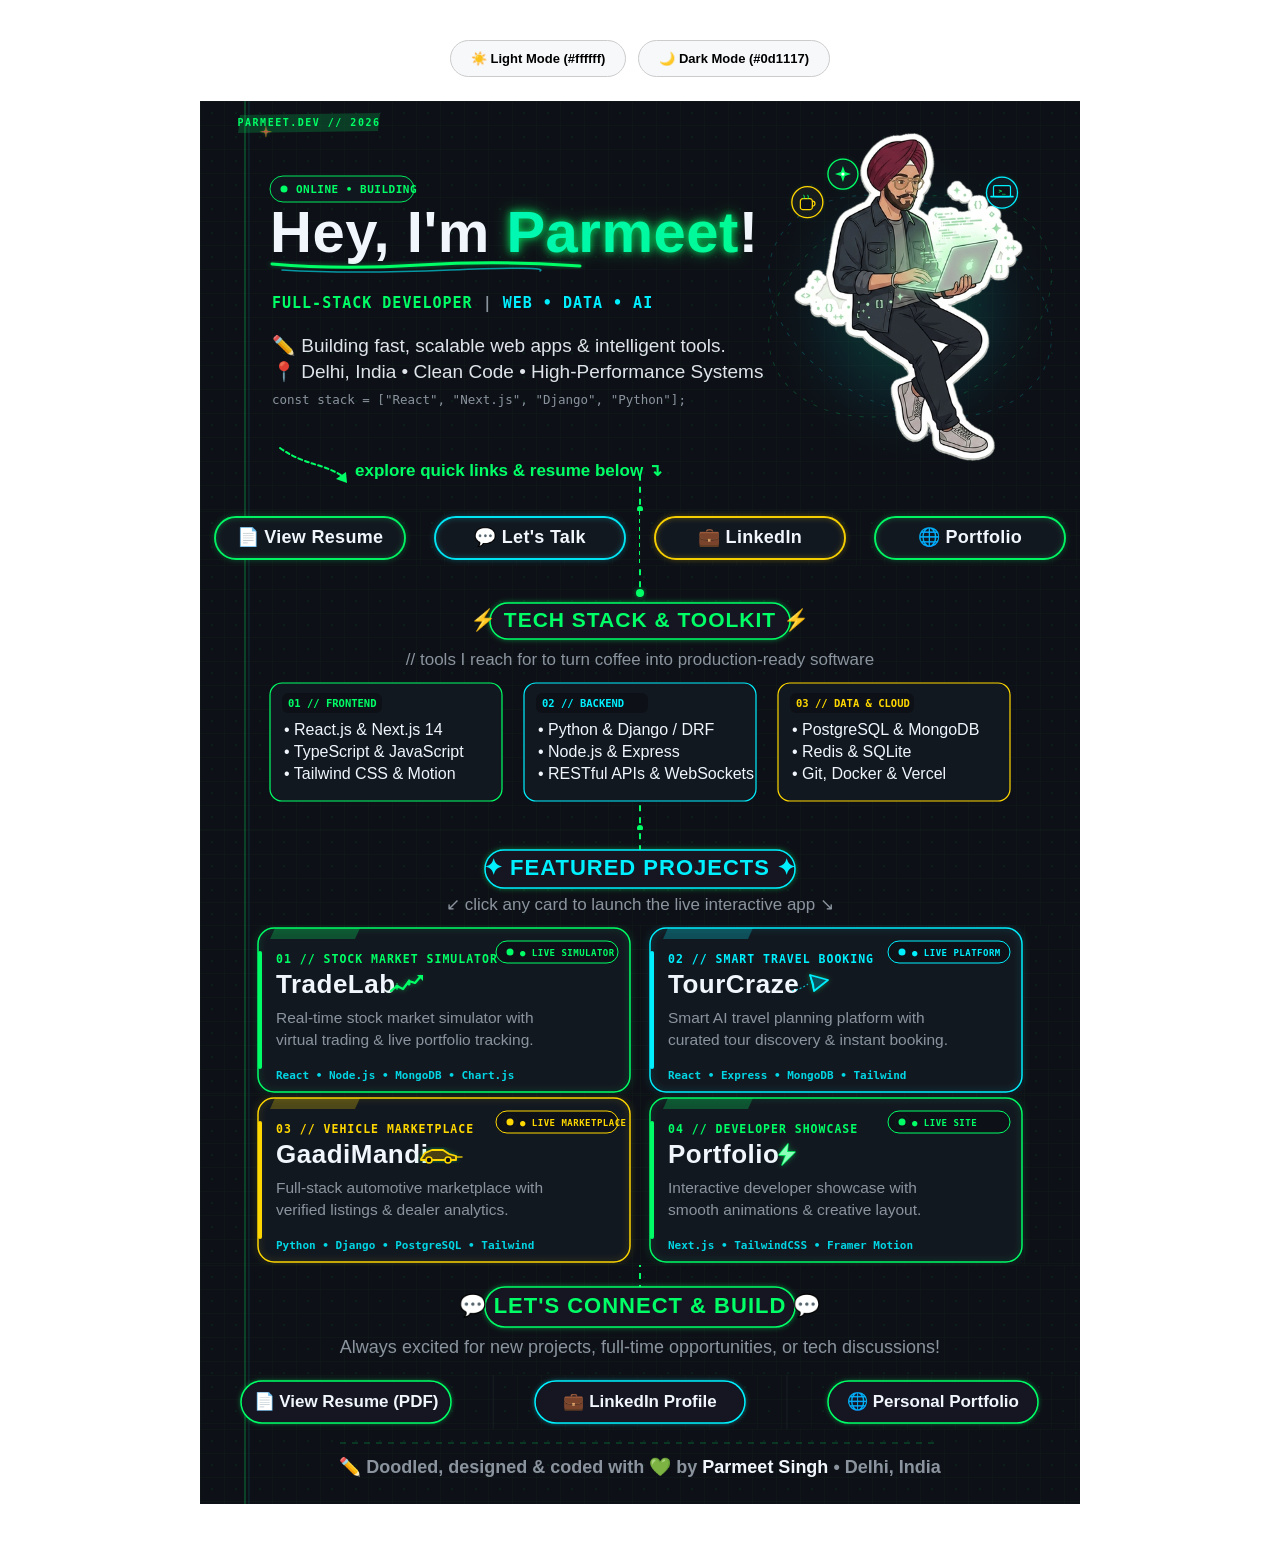
==== commit fdf89d06: "feat: neon vector icons for project cards, buoyant avatar floating, visible constellation stars up t" ====
--- a/preview.html
+++ b/preview.html
@@ -7,7 +7,7 @@
   <style>
     * { margin: 0; padding: 0; box-sizing: border-box; }
     body {
-      background: #ffffff; /* Test against light mode by default! */
+      background: #ffffff;
       color: #000;
       font-family: -apple-system, BlinkMacSystemFont, 'Segoe UI', Roboto, sans-serif;
       display: flex;
